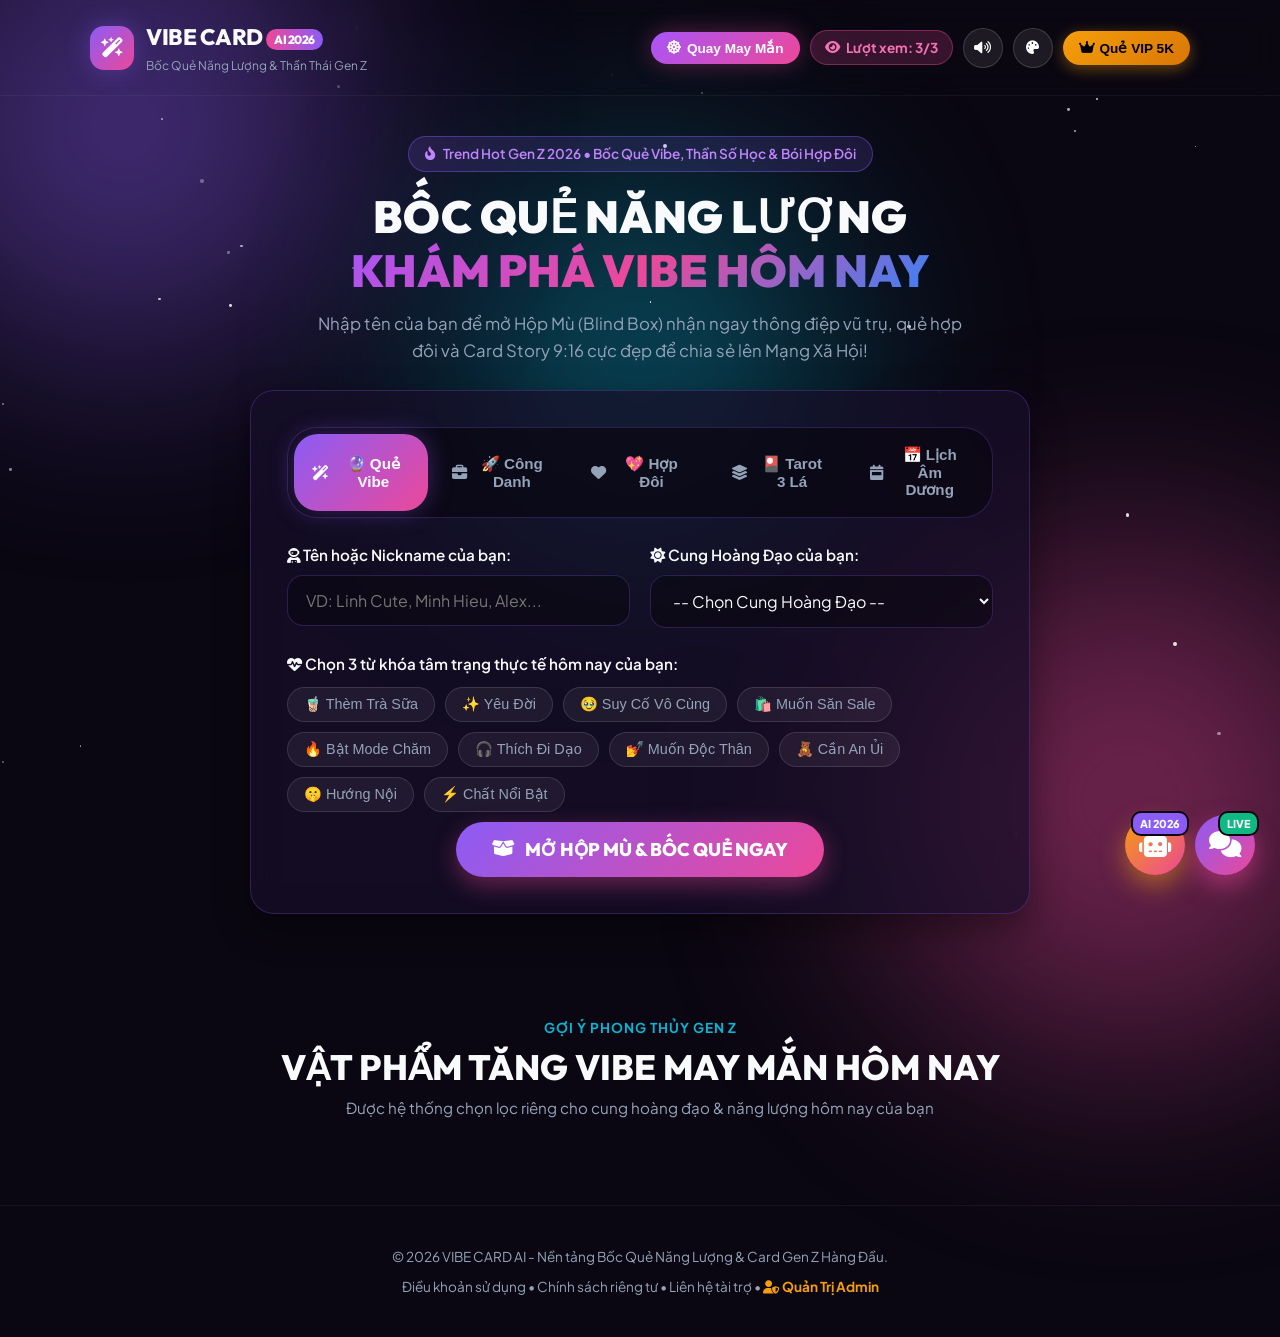
==== index.html @ 10c84265 "Phát triển AI" ====
<!DOCTYPE html>
<html lang="vi">
<head>
  <meta charset="UTF-8">
  <meta name="viewport" content="width=device-width, initial-scale=1.0">
  <title>VIBE CARD AI - Bốc Quẻ Thần Thái & Card Năng Lượng Gen Z 2026</title>
  <meta name="description" content="Khám phá quẻ mệnh hàng ngày, tính toán chỉ số năng lượng chuẩn xác và tạo Vibe Card 9:16 siêu chất đăng Instagram/TikTok Story!">
  <meta property="og:title" content="VIBE CARD AI - Thần Thái & Quẻ Mệnh Gen Z">
  <meta property="og:description" content="Xem quẻ năng lượng hôm nay, vận may tình duyên, màu sắc phong thủy & nhận ngay Card Story 9:16 độc bản!">
  <meta property="og:type" content="website">

  <!-- PWA App Manifest & Mobile Meta Tags -->
  <link rel="manifest" href="manifest.json">
  <meta name="theme-color" content="#8b5cf6">
  <meta name="apple-mobile-web-app-capable" content="yes">
  <meta name="apple-mobile-web-app-status-bar-style" content="black-translucent">
  <meta name="apple-mobile-web-app-title" content="VibeCardAI">
  <link rel="apple-touch-icon" href="https://cdn-icons-png.flaticon.com/512/8636/8636046.png">

  <!-- Google Fonts: Plus Jakarta Sans & Outfit & Space Grotesk -->
  <link rel="preconnect" href="https://fonts.googleapis.com">
  <link rel="preconnect" href="https://fonts.gstatic.com" crossorigin>
  <link href="https://fonts.googleapis.com/css2?family=Outfit:wght@300;400;600;700;800;900&family=Plus+Jakarta+Sans:wght@400;500;600;700;800&family=Space+Grotesk:wght@500;700&display=swap" rel="stylesheet">

  <!-- FontAwesome Icons -->
  <link rel="stylesheet" href="https://cdnjs.cloudflare.com/ajax/libs/font-awesome/6.5.1/css/all.min.css">

  <link rel="stylesheet" href="styles.css">
</head>
<body class="theme-dark">
  <!-- Dynamic Background Particles & Orbs -->
  <div class="bg-gradient-orb orb-1"></div>
  <div class="bg-gradient-orb orb-2"></div>
  <div class="bg-gradient-orb orb-3"></div>
  <div class="stars-container" id="starsContainer"></div>

  <!-- Header Navigation -->
  <header class="main-header">
    <div class="header-container">
      <div class="brand">
        <div class="brand-icon">
          <i class="fa-solid fa-wand-magic-sparkles"></i>
        </div>
        <div class="brand-text">
          <span class="brand-title">VIBE CARD <span class="badge-ai">AI 2026</span></span>
          <span class="brand-tagline">Bốc Quẻ Năng Lượng & Thần Thái Gen Z</span>
        </div>
      </div>

      <div class="header-actions">
        <button id="openWheelBtn" class="wheel-btn" title="Vòng Quay May Mắn">
          <i class="fa-solid fa-dharmachakra"></i> Quay May Mắn
        </button>
        <span id="usageCountBadge" class="usage-badge"><i class="fa-solid fa-eye"></i> Lượt xem: 3/3</span>
        <button id="soundToggleBtn" class="icon-btn" title="Bật/Tắt âm thanh">
          <i class="fa-solid fa-volume-high"></i>
        </button>
        <button id="themeToggleBtn" class="icon-btn" title="Đổi giao diện">
          <i class="fa-solid fa-palette"></i>
        </button>
        <button id="openVipBtn" class="vip-badge-btn">
          <i class="fa-solid fa-crown"></i> Quẻ VIP 5K
        </button>
      </div>
    </div>
  </header>

  <!-- Main Content Layout -->
  <main class="app-main">
    <div class="container">
      
      <!-- Hero Banner -->
      <section class="hero-section text-center">
        <div class="trend-pill">
          <i class="fa-solid fa-fire-flame-curved"></i> Trend Hot Gen Z 2026 • Bốc Quẻ Vibe, Thần Số Học & Bói Hợp Đôi
        </div>
        <h1 class="hero-title">BỐC QUẺ NĂNG LƯỢNG <br><span class="text-gradient">KHÁM PHÁ VIBE HÔM NAY</span></h1>
        <p class="hero-desc">Nhập tên của bạn để mở Hộp Mù (Blind Box) nhận ngay thông điệp vũ trụ, quẻ hợp đôi và Card Story 9:16 cực đẹp để chia sẻ lên Mạng Xã Hội!</p>
      </section>

      <!-- Input Form Card -->
      <section class="input-card-wrapper">
        <div class="glass-card input-card">
          
          <!-- Mode Switcher Tabs (5 Modes) -->
          <div class="mode-tabs">
            <button type="button" class="tab-btn active" id="tabVibeMode">
              <i class="fa-solid fa-wand-magic-sparkles"></i> 🔮 Quẻ Vibe
            </button>
            <button type="button" class="tab-btn" id="tabCareerMode">
              <i class="fa-solid fa-briefcase"></i> 🚀 Công Danh
            </button>
            <button type="button" class="tab-btn" id="tabCoupleMode">
              <i class="fa-solid fa-heart"></i> 💖 Hợp Đôi
            </button>
            <button type="button" class="tab-btn" id="tabTarotMode">
              <i class="fa-solid fa-layer-group"></i> 🎴 Tarot 3 Lá
            </button>
            <button type="button" class="tab-btn" id="tabLunarMode">
              <i class="fa-solid fa-calendar-week"></i> 📅 Lịch Âm Dương
            </button>
          </div>

          <form id="fortuneForm" onsubmit="return false;">
            <div class="form-grid">
              
              <!-- Full Name -->
              <div class="form-group" id="userNameGroup">
                <label for="userName"><i class="fa-solid fa-user-astronaut"></i> Tên hoặc Nickname của bạn:</label>
                <input type="text" id="userName" placeholder="VD: Linh Cute, Minh Hieu, Alex..." required autocomplete="off">
              </div>

              <!-- Zodiac / Birthday -->
              <div class="form-group" id="zodiacGroup">
                <label for="userZodiac"><i class="fa-solid fa-sun"></i> Cung Hoàng Đạo của bạn:</label>
                <select id="userZodiac" required>
                  <option value="" disabled selected>-- Chọn Cung Hoàng Đạo --</option>
                  <option value="Aries">♈ Bạch Dương (21/03 - 19/04)</option>
                  <option value="Taurus">♉ Kim Ngưu (20/04 - 20/05)</option>
                  <option value="Gemini">♊ Song Tử (21/05 - 21/06)</option>
                  <option value="Cancer">♋ Cự Giải (22/06 - 22/07)</option>
                  <option value="Leo">♌ Sư Tử (23/07 - 22/08)</option>
                  <option value="Virgo">♍ Xử Nữ (23/08 - 22/09)</option>
                  <option value="Libra">♎ Thiên Bình (23/09 - 22/10)</option>
                  <option value="Scorpio">♏ Bọ Cạp (23/10 - 21/11)</option>
                  <option value="Sagittarius">♐ Nhân Mã (22/11 - 21/12)</option>
                  <option value="Capricorn">♑ Ma Kết (22/12 - 19/01)</option>
                  <option value="Aquarius">♒ Bảo Bình (20/01 - 18/02)</option>
                  <option value="Pisces">♓ Song Ngư (19/02 - 20/03)</option>
                </select>
              </div>

              <!-- Full Birthdate (Career & Lunar mode) -->
              <div class="form-group hidden" id="birthdateGroup">
                <label for="userBirthdate"><i class="fa-solid fa-calendar-days"></i> Ngày Tháng Năm Sinh của bạn:</label>
                <input type="date" id="userBirthdate">
              </div>

            </div>

            <!-- Couple Inputs -->
            <div class="form-grid hidden" id="coupleGroup">
              <div class="form-group">
                <label for="coupleName2"><i class="fa-solid fa-heart-circle-bolt"></i> Tên người ấy / Crush:</label>
                <input type="text" id="coupleName2" placeholder="VD: Hoàng Anh, Bảo Ngọc..." autocomplete="off">
              </div>
              <div class="form-group">
                <label for="coupleZodiac2"><i class="fa-solid fa-moon"></i> Cung Hoàng Đạo của người ấy:</label>
                <select id="coupleZodiac2">
                  <option value="" disabled selected>-- Chọn Cung Người Ấy --</option>
                  <option value="Aries">♈ Bạch Dương</option>
                  <option value="Taurus">♉ Kim Ngưu</option>
                  <option value="Gemini">♊ Song Tử</option>
                  <option value="Cancer">♋ Cự Giải</option>
                  <option value="Leo">♌ Sư Tử</option>
                  <option value="Virgo">♍ Xử Nữ</option>
                  <option value="Libra">♎ Thiên Bình</option>
                  <option value="Scorpio">♏ Bọ Cạp</option>
                  <option value="Sagittarius">♐ Nhân Mã</option>
                  <option value="Capricorn">♑ Ma Kết</option>
                  <option value="Aquarius">♒ Bảo Bình</option>
                  <option value="Pisces">♓ Song Ngư</option>
                </select>
              </div>
            </div>

            <!-- Tarot Spread Topic -->
            <div class="form-group hidden full-width" id="tarotGroup">
              <label><i class="fa-solid fa-hand-holding-magic"></i> Chọn khía cạnh bạn muốn trải bài Tarot 3 Lá (Quá Khứ - Hiện Tại - Tương Lai):</label>
              <select id="tarotTopic">
                <option value="Love">💘 Tình Duyên & Mối Quan Hệ</option>
                <option value="Career">💼 Công Danh & Sự Nghiệp</option>
                <option value="Wealth">💰 Tài Lộc & Đầu Tư</option>
                <option value="General">✨ Tổng Quan Vận Trình</option>
              </select>
            </div>

            <!-- Mood Tags Selection -->
            <div class="form-group full-width">
              <label><i class="fa-solid fa-heart-pulse"></i> Chọn 3 từ khóa tâm trạng thực tế hôm nay của bạn:</label>
              <div class="mood-chips" id="moodChips">
                <button type="button" class="chip" data-mood="Thèm Trà Sữa">🧋 Thèm Trà Sữa</button>
                <button type="button" class="chip" data-mood="Yêu Đời">✨ Yêu Đời</button>
                <button type="button" class="chip" data-mood="Suy Cố Vô Cùng">🥹 Suy Cố Vô Cùng</button>
                <button type="button" class="chip" data-mood="Muốn Săn Sale">🛍️ Muốn Săn Sale</button>
                <button type="button" class="chip" data-mood="Bật Mode Chăm">🔥 Bật Mode Chăm</button>
                <button type="button" class="chip" data-mood="Thích Đi Dạo">🎧 Thích Đi Dạo</button>
                <button type="button" class="chip" data-mood="Muốn Độc Thân">💅 Muốn Độc Thân</button>
                <button type="button" class="chip" data-mood="Cần An Ủi">🧸 Cần An Ủi</button>
                <button type="button" class="chip" data-mood="Hướng Nội">🤫 Hướng Nội</button>
                <button type="button" class="chip" data-mood="Chất Nổi Bật">⚡ Chất Nổi Bật</button>
              </div>
            </div>

            <!-- Submit Gacha Button -->
            <div class="text-center form-submit">
              <button type="button" id="startGachaBtn" class="btn-gacha-primary">
                <i class="fa-solid fa-box-open"></i> MỞ HỘP MÙ & BỐC QUẺ NGAY
              </button>
            </div>
          </form>
        </div>
      </section>

      <!-- Gacha Unboxing Animation Stage (Hidden initially) -->
      <section id="gachaStage" class="gacha-stage hidden">
        <div class="gacha-box-wrapper">
          <div class="gacha-box" id="gachaBox">
            <div class="box-lid">🎁</div>
            <div class="box-body">✨</div>
            <div class="box-glow"></div>
          </div>
          <p class="gacha-status-text" id="gachaStatus">Đang quét tần số năng lượng vũ trụ...</p>
        </div>
      </section>

      <!-- Result Section (Card Preview & Details) -->
      <section id="resultSection" class="result-section hidden">
        
        <div class="result-header text-center">
          <span class="badge-success"><i class="fa-solid fa-circle-check"></i> Đã Quét Xong Năng Lượng Hôm Nay</span>
          <h2 class="section-title">CARD VIBE & QUẺ MỆNH CỦA BẠN</h2>
          <p class="section-sub">Nhấn vào Card để lật xem phân tích chi tiết hoặc bấm Tải về để đăng Story ngay!</p>
        </div>

        <div class="result-grid">
          
          <!-- 3D Flip Card Container -->
          <div class="card-3d-wrapper">
            <div class="card-3d" id="card3d">
              
              <!-- FRONT SIDE (Canvas Preview) -->
              <div class="card-side card-front">
                <div class="canvas-container">
                  <canvas id="vibeCanvas" width="1080" height="1920"></canvas>
                  <div class="card-hint"><i class="fa-solid fa-rotate-left"></i> Nhấn để lật thẻ</div>
                </div>
              </div>

              <!-- BACK SIDE (Text Breakdown) -->
              <div class="card-side card-back glass-card">
                <div class="back-content">
                  <div class="back-header">
                    <span class="back-zodiac-tag" id="backZodiacTag">♈ Bạch Dương</span>
                    <h3 id="backTitle">Quẻ: Thần Thái Bùng Nổ</h3>
                  </div>

                  <div class="energy-breakdown">
                    <h4><i class="fa-solid fa-chart-simple"></i> Chỉ Số Thần Thái Chi Tiết:</h4>
                    <div id="backEnergyBars" class="energy-bars-list">
                      <!-- Rendered by JS -->
                    </div>
                  </div>

                  <div class="horoscope-detail">
                    <h4><i class="fa-solid fa-scroll"></i> Phân Tích Mệnh Số Hôm Nay:</h4>
                    <p id="backHoroscopeText">Đang tải...</p>
                  </div>

                  <div class="lucky-matrix-grid">
                    <div class="matrix-item">
                      <span class="m-label">Màu May Mắn</span>
                      <span class="m-val" id="backLuckyColor">Hồng Neon</span>
                    </div>
                    <div class="matrix-item">
                      <span class="m-label">Số May Mắn</span>
                      <span class="m-val" id="backLuckyNumber">88</span>
                    </div>
                    <div class="matrix-item">
                      <span class="m-label">Vận Tình Duyên</span>
                      <span class="m-val" id="backLoveScore">95%</span>
                    </div>
                    <div class="matrix-item">
                      <span class="m-label">Vận Tài Lộc</span>
                      <span class="m-val" id="backWealthScore">80%</span>
                    </div>
                  </div>

                  <button class="btn-flip-back" id="flipBackBtn">
                    <i class="fa-solid fa-arrow-left"></i> Xem Mặt Trước Card
                  </button>
                </div>
              </div>

            </div>
          </div>

          <!-- Result Action Controls -->
          <div class="result-actions-panel glass-card">
            <h3><i class="fa-solid fa-sliders"></i> Tùy Chọn & Chia Sẻ</h3>
            
            <div class="action-buttons-group">
              <button id="downloadCardBtn" class="btn-action primary">
                <i class="fa-solid fa-download"></i> Tải Card Story 9:16 (PNG HD)
              </button>

              <button id="nativeShareBtn" class="btn-action primary" style="background: linear-gradient(135deg, #ec4899, #8b5cf6);">
                <i class="fa-brands fa-instagram"></i> Chia Sẻ Story 1-Click (Instagram/TikTok)
              </button>

              <button id="shareLinkBtn" class="btn-action secondary">
                <i class="fa-solid fa-share-nodes"></i> Sao Chép Link Kết Quả
              </button>

              <button id="reGachaBtn" class="btn-action outline">
                <i class="fa-solid fa-rotate"></i> Bốc Quẻ Cho Người Khác
              </button>
            </div>

            <!-- Spotify Vibe Player Widget Container -->
            <div id="spotifyPlayerContainer" class="spotify-container margin-b">
              <h4><i class="fa-brands fa-spotify" style="color: #1db954;"></i> Nhạc Vibe Phù Hợp Quẻ Hôm Nay:</h4>
              <iframe id="spotifyIframe" style="border-radius:12px" src="https://open.spotify.com/embed/playlist/37i9dQZF1DXcBWIGoYBM5M?utm_source=generator&theme=0" width="100%" height="152" frameBorder="0" allowfullscreen="" allow="autoplay; clipboard-write; encrypted-media; fullscreen; picture-in-picture" loading="lazy"></iframe>
            </div>

            <!-- VIP Deep Horoscope Promo Card -->
            <div class="vip-promo-box">
              <div class="vip-badge"><i class="fa-solid fa-crown"></i> Gói VIP 5.000đ</div>
              <h4>Khai Mở Quẻ Tình Duyên & Sự Nghiệp Chi Tiết 2026</h4>
              <p>Mở khóa luận giải chuyên sâu về người ấy, thời điểm phát tài và lời khuyên phong thủy cá nhân hóa!</p>
              <button class="btn-vip-action" id="triggerVipModalBtn">
                <i class="fa-solid fa-bolt"></i> Mở Khóa Quẻ VIP Ngay
              </button>
            </div>
          </div>

        </div>

      </section>

      <!-- Lucky Items Affiliate Store Section -->
      <section id="affiliateSection" class="affiliate-section">
        <div class="section-title-wrap text-center">
          <span class="badge-tag">Gợi Ý Phong Thủy Gen Z</span>
          <h2 class="section-title">VẬT PHẨM TĂNG VIBE MAY MẮN HÔM NAY</h2>
          <p class="section-sub">Được hệ thống chọn lọc riêng cho cung hoàng đạo & năng lượng hôm nay của bạn</p>
        </div>

        <div class="affiliate-grid" id="affiliateGrid">
          <!-- Rendered dynamically via JS -->
        </div>
      </section>

    </div>
  </main>

  <!-- VIP VietQR Modal -->
  <div id="vipModal" class="modal-overlay hidden">
    <div class="modal-card glass-card">
      <button class="modal-close" id="closeVipModalBtn">&times;</button>
      
      <div class="modal-header text-center">
        <div class="vip-icon"><i class="fa-solid fa-crown"></i></div>
        <h3>NÂNG CẤP QUẺ VIP 5.000Đ</h3>
        <p>Quét mã VietQR / MoMo bên dưới để unlock Luận Giải Chuyên Sâu</p>
      </div>

      <div class="qr-container text-center">
        <div class="qr-box">
          <img id="vietQrImg" src="./qr-payment.jpg" alt="Mã QR Thanh Toán MoMo / VietQR Nguyễn Văn Tân" style="max-width: 260px; height: auto; border-radius: 16px; border: 3px solid var(--primary-pink); box-shadow: var(--shadow-glow-pink);">
        </div>
        <div class="qr-info">
          <div class="info-row">
            <span>Chủ TK:</span> <strong>NGUYỄN VĂN TÂN</strong>
          </div>
          <div class="info-row">
            <span>Số tiền:</span> <strong>5.000 VNĐ</strong>
          </div>
          <div class="info-row">
            <span>Nội dung CK:</span> <strong id="transferSyntax" class="text-highlight">VIBE VIP 8899</strong>
            <button class="btn-copy-code" id="copyCodeBtn"><i class="fa-solid fa-copy"></i></button>
          </div>
        </div>
      </div>

      <div class="modal-footer text-center">
        <button id="simulatePaidBtn" class="btn-action primary">
          <i class="fa-solid fa-circle-check"></i> Tôi Đã Chuyển Khoản (Thông Báo Admin TANNV)
        </button>
        <p class="note-text"><i class="fa-solid fa-shield-halved"></i> Vui lòng giữ nội dung chuyển khoản để Admin xác nhận mở VIP</p>
      </div>
    </div>
  </div>

  <!-- LIMIT EXCEEDED PAYWALL MODAL -->
  <div id="limitModal" class="modal-overlay hidden">
    <div class="modal-card glass-card text-center" style="border: 2px solid var(--primary-pink);">
      <button class="modal-close" id="closeLimitModalBtn">&times;</button>
      
      <div class="vip-icon" style="color: var(--primary-pink);"><i class="fa-solid fa-lock"></i></div>
      <h3 style="color: #f472b6;">ĐÃ HẾT 3 LƯỢT MIỄN PHÍ!</h3>
      <p style="font-size: 0.9rem; color: var(--text-muted); margin-bottom: 15px;">
        Bạn đã sử dụng hết 3 lượt bốc quẻ miễn phí. Để mở khóa lượt xem <strong>KHÔNG GIỚI HẠN</strong>, vui lòng chuyển khoản <strong>5.000đ qua MoMo</strong> và chờ Admin <strong>TANNV</strong> xác nhận!
      </p>

      <div class="qr-box mx-auto" style="margin-bottom: 15px;">
        <img src="./qr-payment.jpg" alt="Mã QR MoMo Nguyễn Văn Tân" style="max-width: 240px; border-radius: 12px; border: 3px solid var(--primary-pink);">
      </div>

      <div class="qr-info" style="margin-bottom: 15px;">
        <div class="info-row">
          <span>Chủ TK:</span> <strong>NGUYỄN VĂN TÂN</strong>
        </div>
        <div class="info-row">
          <span>Số tiền:</span> <strong style="color: var(--primary-amber);">5.000 VNĐ</strong>
        </div>
        <div class="info-row">
          <span>Cú pháp CK:</span> <strong id="limitTransferCode" class="text-highlight">VIBE VIP USER88</strong>
          <button class="btn-copy-code" id="copyLimitCodeBtn"><i class="fa-solid fa-copy"></i></button>
        </div>
      </div>

      <button id="notifyAdminPaidBtn" class="btn-action primary width-100">
        <i class="fa-solid fa-paper-plane"></i> ĐÃ CHUYỂN KHOẢN - BÁO ADMIN TANNV DUYỆT
      </button>
      <p class="note-text" style="margin-top: 10px;"><i class="fa-solid fa-clock"></i> Admin TANNV sẽ duyệt VIP và kích hoạt tài khoản của bạn trong 1 - 3 phút!</p>
    </div>
  </div>

  <!-- LUCKY SPIN WHEEL MODAL -->
  <div id="wheelModal" class="modal-overlay hidden">
    <div class="modal-card glass-card text-center" style="max-width: 460px; border: 2px solid var(--primary-amber);">
      <button class="modal-close" id="closeWheelModalBtn">&times;</button>
      
      <div class="vip-icon" style="color: var(--primary-amber);"><i class="fa-solid fa-dharmachakra"></i></div>
      <h3 style="color: #fef08a;">VÒNG QUAY MAY MẮN GEN Z</h3>
      <p style="font-size: 0.88rem; color: var(--text-muted); margin-bottom: 15px;">Quay may mắn 1 lần mỗi ngày để nhận phần thưởng & quà tặng VIP!</p>

      <div class="wheel-canvas-container mx-auto" style="position: relative; width: 280px; height: 280px; margin-bottom: 20px;">
        <canvas id="wheelCanvas" width="280" height="280"></canvas>
        <div class="wheel-pointer">▼</div>
      </div>

      <button id="spinNowBtn" class="btn-action primary width-100" style="background: linear-gradient(135deg, #f59e0b, #ec4899);">
        <i class="fa-solid fa-rotate-right"></i> QUAY NGAY HÔM NAY (MIỄN PHÍ)
      </button>
      <p class="note-text" style="margin-top: 10px;" id="wheelResultText">🎁 Chúc bạn may mắn bốc được phần thưởng lớn!</p>
    </div>
  </div>

  <!-- Toast Notification -->
  <div id="toastNotification" class="toast hidden">
    <i class="fa-solid fa-circle-info"></i> <span id="toastMsg">Thông báo</span>
  </div>

  <!-- Footer -->
  <footer class="main-footer">
    <div class="container text-center">
      <p>© 2026 VIBE CARD AI - Nền tảng Bốc Quẻ Năng Lượng & Card Gen Z Hàng Đầu.</p>
      <p class="footer-links">
        <a href="#">Điều khoản sử dụng</a> • <a href="#">Chính sách riêng tư</a> • <a href="#">Liên hệ tài trợ</a> • <a href="admin.html" style="color: var(--primary-amber); font-weight: 700;"><i class="fa-solid fa-user-shield"></i> Quản Trị Admin</a>
      </p>
    </div>
  </footer>

  <!-- FLOATING AI FORTUNE CHATBOT BUTTON -->
  <div id="aiChatBtn" class="ai-chat-btn" title="Trợ Lý AI Tử Vi & Tarot 24/7">
    <i class="fa-solid fa-robot"></i>
    <span class="chat-badge" style="background: #8b5cf6;">AI 2026</span>
  </div>

  <!-- FLOATING LIVE CHAT WIDGET -->
  <div id="chatWidgetBtn" class="chat-widget-btn" title="Chat Hỗ Trợ & Giao Lưu">
    <i class="fa-solid fa-comments"></i>
    <span class="chat-badge">Live</span>
  </div>

  <!-- AI FORTUNE CHATBOT MODAL (SUPERCHARGED WITH EMOJIS & IMAGES) -->
  <div id="aiChatModal" class="ai-chat-modal hidden">
    <div class="chat-widget-header" style="background: linear-gradient(135deg, rgba(139, 92, 246, 0.4), rgba(236, 72, 153, 0.4));">
      <div class="chat-header-title">
        <i class="fa-solid fa-robot text-highlight"></i>
        <span>TRỢ LÝ AI TỬ VI, TAROT & VẬN MỆNH</span>
      </div>
      <button id="closeAiChatModalBtn" class="chat-close-btn">&times;</button>
    </div>
    
    <!-- Quick Topic Suggestion Chips -->
    <div class="ai-suggestion-bar">
      <button class="ai-chip-btn" data-query="Hôm nay crush có nhớ mình không? 💖">💘 Crush nhớ không?</button>
      <button class="ai-chip-btn" data-query="Năm 2026 khi nào mình phát tài? 🚀">🚀 Khi nào phát tài?</button>
      <button class="ai-chip-btn" data-query="Trải cho mình 1 quẻ Tarot tình duyên ✨">🎴 Quẻ Tarot Duyên</button>
      <button class="ai-chip-btn" data-query="Nên làm nghề gì để thăng tiến nhanh? 💼">💼 Định hướng nghề</button>
    </div>

    <div class="ai-chat-messages" id="aiChatMessages">
      <div class="chat-msg ai">
        <div class="msg-bubble">
          👋 <strong>Xin chào bạn yêu!</strong> Mình là <strong>Super AI Tử Vi & Tarot 2026</strong>. 🔮<br>
          Hãy đặt bất kỳ câu hỏi nào về <strong>Tình Duyên 💖, Công Danh 🚀, Tài Lộc 💰, Tarot 🎴 hoặc Phong Thủy 🧧</strong>. Mình sẽ phán cho bạn luận giải chi tiết kèm hình ảnh phong thủy thần thái nhất! ✨
        </div>
      </div>
    </div>
    
    <div class="ai-chat-input-area">
      <input type="text" id="aiChatInput" placeholder="Hỏi AI bất kỳ điều gì bạn muốn giải mã..." autocomplete="off">
      <button id="sendAiChatBtn" class="btn-send-ai"><i class="fa-solid fa-paper-plane"></i></button>
    </div>
  </div>

  <div id="chatWidgetModal" class="chat-widget-modal hidden">
    <div class="chat-widget-header">
      <div class="chat-header-title">
        <i class="fa-solid fa-comments text-highlight"></i>
        <span>VIBE TEAM CHAT 24/7</span>
      </div>
      <div class="chat-header-actions">
        <a href="https://goomood-team-chat.kiettng.chatgpt.site/" target="_blank" class="chat-external-btn" title="Mở trang chat riêng"><i class="fa-solid fa-up-right-from-square"></i></a>
        <button id="closeChatWidgetBtn" class="chat-close-btn">&times;</button>
      </div>
    </div>
    <div class="chat-widget-body">
      <iframe id="chatIframe" src="https://goomood-team-chat.kiettng.chatgpt.site/" title="Live Chat Window" allow="microphone; camera; autoplay"></iframe>
    </div>
  </div>

  <script src="app.js"></script>
</body>
</html>
---- styles.css ----
/* ==========================================================================
   VIBE CARD AI - DESIGN SYSTEM & STYLES (GEN Z 2026 AESTHETICS)
   ========================================================================== */

:root {
  /* Color Palette - Deep Obsidian & Cyber Neon */
  --bg-primary: #0a0712;
  --bg-secondary: #130d24;
  --bg-card: rgba(23, 15, 42, 0.7);
  --bg-card-border: rgba(139, 92, 246, 0.25);
  
  --primary-purple: #8b5cf6;
  --primary-pink: #ec4899;
  --primary-cyan: #06b6d4;
  --primary-amber: #f59e0b;
  --accent-neon: #a855f7;
  
  --text-main: #f8fafc;
  --text-muted: #94a3b8;
  --text-gradient: linear-gradient(135deg, #a855f7 0%, #ec4899 50%, #3b82f6 100%);

  --font-heading: 'Outfit', sans-serif;
  --font-body: 'Plus Jakarta Sans', sans-serif;
  --font-mono: 'Space Grotesk', monospace;

  --shadow-glow: 0 0 25px rgba(139, 92, 246, 0.35);
  --shadow-glow-pink: 0 0 25px rgba(236, 72, 153, 0.35);
  --radius-lg: 24px;
  --radius-md: 16px;
  --radius-sm: 10px;

  --transition-smooth: all 0.35s cubic-bezier(0.4, 0, 0.2, 1);
}

/* Theme Variant 2: Cyber Neon */
body.theme-cyber {
  --bg-primary: #050b14;
  --bg-secondary: #0a192f;
  --bg-card: rgba(10, 25, 47, 0.75);
  --bg-card-border: rgba(6, 182, 212, 0.3);
  --primary-purple: #06b6d4;
  --primary-pink: #10b981;
  --text-gradient: linear-gradient(135deg, #06b6d4 0%, #3b82f6 50%, #10b981 100%);
}

/* Theme Variant 3: Y2K Pastel */
body.theme-pastel {
  --bg-primary: #180a1c;
  --bg-secondary: #2b1033;
  --bg-card: rgba(43, 16, 51, 0.75);
  --bg-card-border: rgba(244, 114, 182, 0.3);
  --primary-purple: #f472b6;
  --primary-pink: #fb7185;
  --text-gradient: linear-gradient(135deg, #f472b6 0%, #fb7185 50%, #f59e0b 100%);
}

/* Reset & Global Base */
* {
  margin: 0;
  padding: 0;
  box-sizing: border-box;
}

body {
  background-color: var(--bg-primary);
  color: var(--text-main);
  font-family: var(--font-body);
  line-height: 1.6;
  min-height: 100vh;
  overflow-x: hidden;
  position: relative;
}

/* Background Animated Gradient Orbs */
.bg-gradient-orb {
  position: fixed;
  border-radius: 50%;
  filter: blur(120px);
  z-index: -2;
  opacity: 0.45;
  animation: floatOrb 18s ease-in-out infinite alternate;
}
.orb-1 {
  width: 450px;
  height: 450px;
  background: var(--primary-purple);
  top: -100px;
  left: -100px;
}
.orb-2 {
  width: 500px;
  height: 500px;
  background: var(--primary-pink);
  bottom: -150px;
  right: -100px;
  animation-delay: -6s;
}
.orb-3 {
  width: 350px;
  height: 350px;
  background: var(--primary-cyan);
  top: 40%;
  left: 50%;
  transform: translate(-50%, -50%);
  animation-delay: -12s;
}

@keyframes floatOrb {
  0% { transform: translate(0, 0) scale(1); }
  50% { transform: translate(60px, 40px) scale(1.15); }
  100% { transform: translate(-40px, 80px) scale(0.9); }
}

.stars-container {
  position: fixed;
  top: 0;
  left: 0;
  width: 100%;
  height: 100%;
  pointer-events: none;
  z-index: -1;
}

/* Layout Utilities */
.container {
  max-width: 1140px;
  margin: 0 auto;
  padding: 0 20px;
}

.text-center { text-align: center; }
.hidden { display: none !important; }
.text-gradient {
  background: var(--text-gradient);
  -webkit-background-clip: text;
  -webkit-text-fill-color: transparent;
}
.text-highlight { color: var(--primary-amber); }

/* Glassmorphism Card Style */
.glass-card {
  background: var(--bg-card);
  backdrop-filter: blur(20px);
  -webkit-backdrop-filter: blur(20px);
  border: 1px solid var(--bg-card-border);
  border-radius: var(--radius-lg);
  box-shadow: 0 15px 35px rgba(0, 0, 0, 0.4);
}

/* Header */
.main-header {
  padding: 20px 0;
  position: sticky;
  top: 0;
  z-index: 100;
  backdrop-filter: blur(15px);
  border-bottom: 1px solid rgba(255, 255, 255, 0.05);
}
.header-container {
  max-width: 1140px;
  margin: 0 auto;
  padding: 0 20px;
  display: flex;
  justify-content: space-between;
  align-items: center;
}
.brand {
  display: flex;
  align-items: center;
  gap: 12px;
}
.brand-icon {
  width: 44px;
  height: 44px;
  background: linear-gradient(135deg, var(--primary-purple), var(--primary-pink));
  border-radius: 14px;
  display: flex;
  align-items: center;
  justify-content: center;
  font-size: 20px;
  color: #fff;
  box-shadow: var(--shadow-glow);
}
.brand-title {
  font-family: var(--font-heading);
  font-weight: 800;
  font-size: 1.4rem;
  letter-spacing: -0.5px;
}
.badge-ai {
  font-size: 0.75rem;
  background: linear-gradient(90deg, #ec4899, #8b5cf6);
  padding: 3px 8px;
  border-radius: 20px;
  color: #fff;
  vertical-align: middle;
}
.brand-tagline {
  display: block;
  font-size: 0.75rem;
  color: var(--text-muted);
}
.header-actions {
  display: flex;
  align-items: center;
  gap: 10px;
}
.icon-btn {
  width: 40px;
  height: 40px;
  border-radius: 50%;
  background: rgba(255, 255, 255, 0.08);
  border: 1px solid rgba(255, 255, 255, 0.15);
  color: var(--text-main);
  cursor: pointer;
  transition: var(--transition-smooth);
}
.icon-btn:hover {
  background: rgba(255, 255, 255, 0.2);
  transform: scale(1.08);
}
.vip-badge-btn {
  background: linear-gradient(135deg, #f59e0b, #d97706);
  color: #000;
  font-weight: 700;
  font-size: 0.85rem;
  border: none;
  padding: 9px 16px;
  border-radius: 30px;
  cursor: pointer;
  display: flex;
  align-items: center;
  gap: 6px;
  box-shadow: 0 4px 15px rgba(245, 158, 11, 0.4);
  transition: var(--transition-smooth);
}
.vip-badge-btn:hover {
  transform: translateY(-2px) scale(1.03);
  box-shadow: 0 6px 20px rgba(245, 158, 11, 0.6);
}

.usage-badge {
  background: rgba(236, 72, 153, 0.2);
  color: #f472b6;
  border: 1px solid rgba(236, 72, 153, 0.4);
  padding: 6px 14px;
  border-radius: 20px;
  font-size: 0.85rem;
  font-weight: 700;
  display: flex;
  align-items: center;
  gap: 6px;
}

.wheel-btn {
  background: linear-gradient(135deg, #a855f7, #ec4899);
  color: #fff;
  font-weight: 700;
  font-size: 0.85rem;
  border: none;
  padding: 8px 16px;
  border-radius: 30px;
  cursor: pointer;
  display: flex;
  align-items: center;
  gap: 6px;
  box-shadow: var(--shadow-glow-pink);
  transition: var(--transition-smooth);
}
.wheel-btn:hover {
  transform: translateY(-2px) scale(1.03);
}

.wheel-pointer {
  position: absolute;
  top: -10px;
  left: 50%;
  transform: translateX(-50%);
  font-size: 24px;
  color: #f59e0b;
  z-index: 10;
  text-shadow: 0 0 10px rgba(0, 0, 0, 0.8);
}

/* Hero Section */
.hero-section {
  padding: 40px 0 25px;
}
.trend-pill {
  display: inline-flex;
  align-items: center;
  gap: 8px;
  background: rgba(139, 92, 246, 0.15);
  border: 1px solid rgba(139, 92, 246, 0.4);
  color: #c084fc;
  padding: 6px 16px;
  border-radius: 30px;
  font-size: 0.85rem;
  font-weight: 600;
  margin-bottom: 18px;
}
.hero-title {
  font-family: var(--font-heading);
  font-size: 2.8rem;
  font-weight: 900;
  line-height: 1.2;
  margin-bottom: 14px;
}
.hero-desc {
  color: var(--text-muted);
  max-width: 650px;
  margin: 0 auto;
  font-size: 1.05rem;
}

/* Input Form Card */
.input-card-wrapper {
  max-width: 780px;
  margin: 0 auto 50px;
}
.input-card {
  padding: 36px;
}

/* Mode Switcher Tabs */
.mode-tabs {
  display: flex;
  background: rgba(10, 7, 18, 0.7);
  padding: 6px;
  border-radius: 30px;
  border: 1px solid var(--bg-card-border);
  margin-bottom: 25px;
  gap: 6px;
}
.tab-btn {
  flex: 1;
  padding: 12px 18px;
  border-radius: 24px;
  border: none;
  background: transparent;
  color: var(--text-muted);
  font-weight: 700;
  font-size: 0.95rem;
  cursor: pointer;
  display: flex;
  align-items: center;
  justify-content: center;
  gap: 8px;
  transition: var(--transition-smooth);
}
.tab-btn:hover {
  color: var(--text-main);
}
.tab-btn.active {
  background: linear-gradient(135deg, var(--primary-purple), var(--primary-pink));
  color: #fff;
  box-shadow: var(--shadow-glow);
}

.form-grid {
  display: grid;
  grid-template-columns: 1fr 1fr;
  gap: 20px;
  margin-bottom: 24px;
}
.form-group label {
  display: block;
  font-weight: 600;
  font-size: 0.95rem;
  margin-bottom: 8px;
  color: var(--text-main);
}
.form-group input,
.form-group select {
  width: 100%;
  padding: 14px 18px;
  background: rgba(10, 7, 18, 0.6);
  border: 1px solid var(--bg-card-border);
  border-radius: var(--radius-md);
  color: var(--text-main);
  font-family: var(--font-body);
  font-size: 1rem;
  outline: none;
  transition: var(--transition-smooth);
}
.form-group input:focus,
.form-group select:focus {
  border-color: var(--primary-pink);
  box-shadow: 0 0 15px rgba(236, 72, 153, 0.3);
}

.mood-chips {
  display: flex;
  flex-wrap: wrap;
  gap: 10px;
  margin-top: 10px;
}
.chip {
  background: rgba(255, 255, 255, 0.06);
  border: 1px solid rgba(255, 255, 255, 0.12);
  color: var(--text-muted);
  padding: 8px 16px;
  border-radius: 30px;
  font-size: 0.9rem;
  cursor: pointer;
  transition: var(--transition-smooth);
}
.chip:hover {
  background: rgba(255, 255, 255, 0.15);
  color: var(--text-main);
}
.chip.active {
  background: linear-gradient(135deg, var(--primary-purple), var(--primary-pink));
  color: #fff;
  border-color: transparent;
  box-shadow: var(--shadow-glow);
}

.btn-gacha-primary {
  background: linear-gradient(135deg, var(--primary-purple) 0%, var(--primary-pink) 100%);
  color: #fff;
  font-family: var(--font-heading);
  font-weight: 800;
  font-size: 1.15rem;
  padding: 16px 36px;
  border-radius: 40px;
  border: none;
  cursor: pointer;
  display: inline-flex;
  align-items: center;
  gap: 10px;
  box-shadow: 0 8px 25px rgba(236, 72, 153, 0.4);
  transition: var(--transition-smooth);
  margin-top: 10px;
}
.btn-gacha-primary:hover {
  transform: translateY(-3px) scale(1.02);
  box-shadow: 0 12px 35px rgba(236, 72, 153, 0.6);
}

/* Gacha Unboxing Animation Stage */
.gacha-stage {
  padding: 60px 0;
  text-align: center;
}
.gacha-box-wrapper {
  display: flex;
  flex-direction: column;
  align-items: center;
  justify-content: center;
}
.gacha-box {
  width: 140px;
  height: 140px;
  position: relative;
  font-size: 80px;
  user-select: none;
  cursor: pointer;
  animation: boxShake 0.6s ease-in-out infinite alternate;
}
.box-glow {
  position: absolute;
  top: 50%;
  left: 50%;
  transform: translate(-50%, -50%);
  width: 200px;
  height: 200px;
  background: radial-gradient(circle, var(--primary-amber) 0%, transparent 70%);
  opacity: 0.5;
  filter: blur(20px);
  z-index: -1;
  animation: pulseGlow 1s infinite alternate;
}

@keyframes boxShake {
  0% { transform: rotate(-5deg) scale(1); }
  100% { transform: rotate(5deg) scale(1.08); }
}
@keyframes pulseGlow {
  0% { opacity: 0.3; transform: translate(-50%, -50%) scale(0.9); }
  100% { opacity: 0.8; transform: translate(-50%, -50%) scale(1.2); }
}
.gacha-status-text {
  font-family: var(--font-mono);
  font-size: 1.2rem;
  color: var(--primary-amber);
  margin-top: 25px;
  letter-spacing: 1px;
}

/* Result Section & 3D Flip Card */
.result-section {
  padding: 30px 0 60px;
}
.result-header {
  margin-bottom: 35px;
}
.badge-success {
  background: rgba(16, 185, 129, 0.2);
  color: #34d399;
  border: 1px solid rgba(16, 185, 129, 0.4);
  padding: 6px 16px;
  border-radius: 20px;
  font-size: 0.85rem;
  font-weight: 700;
  display: inline-block;
  margin-bottom: 12px;
}
.result-grid {
  display: grid;
  grid-template-columns: 420px 1fr;
  gap: 40px;
  align-items: start;
  max-width: 1000px;
  margin: 0 auto;
}

/* 3D Flip Card Container */
.card-3d-wrapper {
  perspective: 1200px;
  width: 100%;
}
.card-3d {
  width: 100%;
  height: 650px;
  position: relative;
  transform-style: preserve-3d;
  transition: transform 0.8s cubic-bezier(0.175, 0.885, 0.32, 1.275);
  cursor: pointer;
}
.card-3d.flipped {
  transform: rotateY(180deg);
}

.card-side {
  position: absolute;
  top: 0;
  left: 0;
  width: 100%;
  height: 100%;
  backface-visibility: hidden;
  -webkit-backface-visibility: hidden;
  border-radius: var(--radius-lg);
  overflow: hidden;
}

.card-front {
  background: #000;
  box-shadow: var(--shadow-glow);
}
.canvas-container {
  width: 100%;
  height: 100%;
  position: relative;
}
#vibeCanvas {
  width: 100%;
  height: 100%;
  object-fit: contain;
  display: block;
}
.card-hint {
  position: absolute;
  bottom: 15px;
  left: 50%;
  transform: translateX(-50%);
  background: rgba(0, 0, 0, 0.7);
  color: #fff;
  padding: 6px 16px;
  border-radius: 20px;
  font-size: 0.8rem;
  pointer-events: none;
  backdrop-filter: blur(5px);
  border: 1px solid rgba(255, 255, 255, 0.2);
}

.card-back {
  transform: rotateY(180deg);
  padding: 30px;
  display: flex;
  flex-direction: column;
  justify-content: space-between;
  border: 2px solid var(--primary-purple);
}
.back-zodiac-tag {
  background: linear-gradient(135deg, var(--primary-purple), var(--primary-pink));
  color: #fff;
  padding: 4px 12px;
  border-radius: 12px;
  font-size: 0.8rem;
  font-weight: 700;
}
.back-header h3 {
  font-family: var(--font-heading);
  font-size: 1.5rem;
  margin-top: 10px;
}
.energy-breakdown h4,
.horoscope-detail h4 {
  font-size: 0.9rem;
  color: var(--primary-pink);
  margin-bottom: 8px;
}
.energy-bars-list {
  display: flex;
  flex-direction: column;
  gap: 8px;
  margin-bottom: 15px;
}
.bar-row {
  display: flex;
  align-items: center;
  gap: 10px;
  font-size: 0.85rem;
}
.bar-name { width: 100px; }
.bar-track {
  flex: 1;
  height: 8px;
  background: rgba(255, 255, 255, 0.1);
  border-radius: 4px;
  overflow: hidden;
}
.bar-fill {
  height: 100%;
  background: linear-gradient(90deg, var(--primary-cyan), var(--primary-pink));
  border-radius: 4px;
}
.bar-pct { font-weight: 700; width: 35px; text-align: right; }

.horoscope-detail p {
  font-size: 0.88rem;
  color: var(--text-muted);
  line-height: 1.5;
  background: rgba(0, 0, 0, 0.3);
  padding: 12px;
  border-radius: 10px;
}

.lucky-matrix-grid {
  display: grid;
  grid-template-columns: 1fr 1fr;
  gap: 10px;
  margin: 15px 0;
}
.matrix-item {
  background: rgba(255, 255, 255, 0.05);
  padding: 10px;
  border-radius: 10px;
  text-align: center;
}
.m-label { display: block; font-size: 0.75rem; color: var(--text-muted); }
.m-val { font-weight: 800; color: var(--primary-amber); font-size: 1rem; }

.btn-flip-back {
  background: transparent;
  border: 1px solid rgba(255, 255, 255, 0.2);
  color: var(--text-main);
  padding: 10px;
  border-radius: 10px;
  cursor: pointer;
  font-weight: 600;
  transition: var(--transition-smooth);
}
.btn-flip-back:hover {
  background: rgba(255, 255, 255, 0.1);
}

/* Actions Panel */
.result-actions-panel {
  padding: 30px;
}
.result-actions-panel h3 {
  font-family: var(--font-heading);
  margin-bottom: 20px;
}
.action-buttons-group {
  display: flex;
  flex-direction: column;
  gap: 12px;
  margin-bottom: 30px;
}
.btn-action {
  padding: 14px 24px;
  border-radius: var(--radius-md);
  font-weight: 700;
  font-size: 0.95rem;
  border: none;
  cursor: pointer;
  display: flex;
  align-items: center;
  justify-content: center;
  gap: 10px;
  transition: var(--transition-smooth);
}
.btn-action.primary {
  background: linear-gradient(135deg, var(--primary-purple), var(--primary-pink));
  color: #fff;
  box-shadow: var(--shadow-glow-pink);
}
.btn-action.primary:hover {
  transform: translateY(-2px);
  box-shadow: 0 8px 25px rgba(236, 72, 153, 0.6);
}
.btn-action.secondary {
  background: rgba(255, 255, 255, 0.1);
  color: #fff;
  border: 1px solid rgba(255, 255, 255, 0.2);
}
.btn-action.secondary:hover {
  background: rgba(255, 255, 255, 0.2);
}
.btn-action.outline {
  background: transparent;
  color: var(--text-muted);
  border: 1px dashed rgba(255, 255, 255, 0.25);
}
.btn-action.outline:hover {
  color: var(--text-main);
  border-color: var(--text-main);
}

/* VIP Promo Box */
.vip-promo-box {
  background: linear-gradient(135deg, rgba(245, 158, 11, 0.15), rgba(217, 119, 6, 0.25));
  border: 1px solid rgba(245, 158, 11, 0.4);
  padding: 20px;
  border-radius: var(--radius-md);
  position: relative;
}
.vip-badge {
  display: inline-block;
  background: #f59e0b;
  color: #000;
  font-weight: 800;
  font-size: 0.75rem;
  padding: 3px 10px;
  border-radius: 12px;
  margin-bottom: 8px;
}
.vip-promo-box h4 {
  font-family: var(--font-heading);
  font-size: 1.1rem;
  margin-bottom: 6px;
  color: #fef08a;
}
.vip-promo-box p {
  font-size: 0.85rem;
  color: #fde68a;
  margin-bottom: 14px;
}
.btn-vip-action {
  width: 100%;
  background: linear-gradient(135deg, #f59e0b, #d97706);
  color: #000;
  border: none;
  padding: 12px;
  border-radius: 10px;
  font-weight: 800;
  cursor: pointer;
  box-shadow: 0 4px 15px rgba(245, 158, 11, 0.4);
  transition: var(--transition-smooth);
}
.btn-vip-action:hover {
  transform: scale(1.02);
  box-shadow: 0 6px 20px rgba(245, 158, 11, 0.6);
}

/* Affiliate Grid Store */
.affiliate-section {
  padding: 50px 0;
}
.section-title-wrap {
  margin-bottom: 35px;
}
.badge-tag {
  color: var(--primary-cyan);
  font-weight: 700;
  font-size: 0.85rem;
  text-transform: uppercase;
  letter-spacing: 1px;
}
.section-title {
  font-family: var(--font-heading);
  font-size: 2.2rem;
  font-weight: 800;
}
.section-sub {
  color: var(--text-muted);
  font-size: 0.95rem;
}

.affiliate-grid {
  display: grid;
  grid-template-columns: repeat(auto-fill, minmax(240px, 1fr));
  gap: 20px;
}
.affiliate-card {
  padding: 20px;
  transition: var(--transition-smooth);
  display: flex;
  flex-direction: column;
  justify-content: space-between;
}
.affiliate-card:hover {
  transform: translateY(-5px);
  border-color: var(--primary-pink);
  box-shadow: var(--shadow-glow-pink);
}
.aff-img {
  width: 100%;
  height: 150px;
  object-fit: cover;
  border-radius: var(--radius-md);
  margin-bottom: 15px;
  background: rgba(255, 255, 255, 0.05);
}
.aff-title {
  font-size: 1rem;
  font-weight: 700;
  margin-bottom: 6px;
}
.aff-desc {
  font-size: 0.82rem;
  color: var(--text-muted);
  margin-bottom: 12px;
}
.aff-price-row {
  display: flex;
  justify-content: space-between;
  align-items: center;
  margin-bottom: 12px;
}
.aff-price {
  font-weight: 800;
  color: var(--primary-amber);
}
.btn-aff-buy {
  display: block;
  text-align: center;
  background: rgba(139, 92, 246, 0.2);
  color: #c084fc;
  border: 1px solid rgba(139, 92, 246, 0.4);
  padding: 8px;
  border-radius: 8px;
  text-decoration: none;
  font-weight: 700;
  font-size: 0.85rem;
  transition: var(--transition-smooth);
}
.btn-aff-buy:hover {
  background: var(--primary-purple);
  color: #fff;
}

/* Modal VietQR */
.modal-overlay {
  position: fixed;
  top: 0;
  left: 0;
  width: 100%;
  height: 100%;
  background: rgba(0, 0, 0, 0.8);
  backdrop-filter: blur(10px);
  display: flex;
  align-items: center;
  justify-content: center;
  z-index: 1000;
  padding: 20px;
}
.modal-card {
  max-width: 440px;
  width: 100%;
  padding: 30px;
  position: relative;
  border: 2px solid var(--primary-amber);
}
.modal-close {
  position: absolute;
  top: 15px;
  right: 20px;
  background: transparent;
  border: none;
  color: var(--text-muted);
  font-size: 1.8rem;
  cursor: pointer;
}
.vip-icon {
  font-size: 35px;
  color: var(--primary-amber);
  margin-bottom: 8px;
}
.qr-container {
  margin: 20px 0;
}
.qr-box img {
  width: 220px;
  height: 220px;
  border-radius: 12px;
  border: 4px solid #fff;
}
.qr-info {
  background: rgba(0, 0, 0, 0.4);
  padding: 12px;
  border-radius: 10px;
  margin-top: 15px;
  font-size: 0.9rem;
}
.info-row {
  display: flex;
  justify-content: space-between;
  align-items: center;
  margin-bottom: 6px;
}
.btn-copy-code {
  background: rgba(255, 255, 255, 0.15);
  border: none;
  color: #fff;
  padding: 2px 8px;
  border-radius: 6px;
  cursor: pointer;
}
.note-text {
  font-size: 0.75rem;
  color: var(--text-muted);
  margin-top: 10px;
}

/* Toast */
.toast {
  position: fixed;
  bottom: 30px;
  left: 50%;
  transform: translateX(-50%);
  background: rgba(139, 92, 246, 0.9);
  color: #fff;
  padding: 12px 24px;
  border-radius: 30px;
  font-weight: 600;
  box-shadow: 0 10px 25px rgba(0, 0, 0, 0.5);
  z-index: 2000;
  display: flex;
  align-items: center;
  gap: 10px;
  animation: slideUp 0.3s ease-out;
}
@keyframes slideUp {
  from { transform: translate(-50%, 40px); opacity: 0; }
  to { transform: translate(-50%, 0); opacity: 1; }
}

/* Footer */
.main-footer {
  padding: 40px 0;
  border-top: 1px solid rgba(255, 255, 255, 0.05);
  color: var(--text-muted);
  font-size: 0.85rem;
}
.footer-links {
  margin-top: 8px;
}
.footer-links a {
  color: var(--text-muted);
  text-decoration: none;
}
.footer-links a:hover { color: var(--text-main); }

/* Floating Live Chat Widget */
.chat-widget-btn {
  position: fixed;
  bottom: 25px;
  right: 25px;
  width: 60px;
  height: 60px;
  border-radius: 50%;
  background: linear-gradient(135deg, var(--primary-purple), var(--primary-pink));
  color: #fff;
  display: flex;
  align-items: center;
  justify-content: center;
  font-size: 26px;
  cursor: pointer;
  box-shadow: 0 10px 25px rgba(236, 72, 153, 0.5);
  z-index: 9999;
  transition: var(--transition-smooth);
}
.chat-widget-btn:hover {
  transform: scale(1.1) rotate(5deg);
  box-shadow: 0 14px 35px rgba(236, 72, 153, 0.7);
}
.chat-badge {
  position: absolute;
  top: -4px;
  right: -4px;
  background: #10b981;
  color: #fff;
  font-size: 0.68rem;
  font-weight: 800;
  padding: 2px 7px;
  border-radius: 10px;
  border: 2px solid var(--bg-primary);
  text-transform: uppercase;
}

.chat-widget-modal {
  position: fixed;
  bottom: 95px;
  right: 25px;
  width: 390px;
  height: 580px;
  background: rgba(13, 9, 24, 0.95);
  backdrop-filter: blur(20px);
  -webkit-backdrop-filter: blur(20px);
  border: 2px solid var(--primary-purple);
  border-radius: 20px;
  box-shadow: 0 20px 50px rgba(0, 0, 0, 0.7);
  z-index: 9999;
  display: flex;
  flex-direction: column;
  overflow: hidden;
  animation: slideUp 0.3s ease-out;
}

.chat-widget-header {
  background: rgba(139, 92, 246, 0.2);
  padding: 14px 18px;
  display: flex;
  justify-content: space-between;
  align-items: center;
  border-bottom: 1px solid rgba(255, 255, 255, 0.1);
}
.chat-header-title {
  display: flex;
  align-items: center;
  gap: 10px;
  font-weight: 800;
  font-size: 0.95rem;
  font-family: var(--font-heading);
}
.chat-header-actions {
  display: flex;
  align-items: center;
  gap: 10px;
}
.chat-external-btn {
  color: var(--text-muted);
  font-size: 0.9rem;
  transition: var(--transition-smooth);
}
.chat-external-btn:hover { color: var(--text-main); }
.chat-close-btn {
  background: transparent;
  border: none;
  color: var(--text-muted);
  font-size: 1.5rem;
  cursor: pointer;
  line-height: 1;
}
.chat-close-btn:hover { color: #fff; }

.chat-widget-body {
  flex: 1;
  width: 100%;
  height: 100%;
}
.chat-widget-body iframe {
  width: 100%;
  height: 100%;
  border: none;
  background: #fff;
}

/* Floating AI Fortune Chatbot Widget */
.ai-chat-btn {
  position: fixed;
  bottom: 25px;
  right: 95px;
  width: 60px;
  height: 60px;
  border-radius: 50%;
  background: linear-gradient(135deg, #f59e0b, #ec4899);
  color: #fff;
  display: flex;
  align-items: center;
  justify-content: center;
  font-size: 26px;
  cursor: pointer;
  box-shadow: 0 10px 25px rgba(245, 158, 11, 0.5);
  z-index: 9999;
  transition: var(--transition-smooth);
}
.ai-chat-btn:hover {
  transform: scale(1.1) rotate(-5deg);
  box-shadow: 0 14px 35px rgba(245, 158, 11, 0.7);
}

.ai-chat-modal {
  position: fixed;
  bottom: 95px;
  right: 95px;
  width: 400px;
  height: 560px;
  background: rgba(13, 9, 24, 0.96);
  backdrop-filter: blur(25px);
  -webkit-backdrop-filter: blur(25px);
  border: 2px solid var(--primary-pink);
  border-radius: 20px;
  box-shadow: 0 20px 50px rgba(0, 0, 0, 0.75);
  z-index: 9999;
  display: flex;
  flex-direction: column;
  overflow: hidden;
  animation: slideUp 0.3s ease-out;
}

.ai-suggestion-bar {
  padding: 8px 12px;
  display: flex;
  gap: 6px;
  overflow-x: auto;
  background: rgba(255, 255, 255, 0.03);
  border-bottom: 1px solid rgba(255, 255, 255, 0.08);
  white-space: nowrap;
}
.ai-suggestion-bar::-webkit-scrollbar { display: none; }
.ai-chip-btn {
  background: rgba(139, 92, 246, 0.2);
  border: 1px solid rgba(139, 92, 246, 0.4);
  color: #e2e8f0;
  padding: 4px 10px;
  border-radius: 14px;
  font-size: 0.75rem;
  font-weight: 600;
  cursor: pointer;
  transition: var(--transition-smooth);
}
.ai-chip-btn:hover {
  background: rgba(236, 72, 153, 0.3);
  border-color: rgba(236, 72, 153, 0.6);
  color: #fff;
}

.chat-img-bubble {
  max-width: 100%;
  border-radius: 12px;
  margin-top: 8px;
  border: 2px solid rgba(236, 72, 153, 0.4);
  box-shadow: 0 4px 15px rgba(0, 0, 0, 0.5);
}

.ai-chat-messages {
  flex: 1;
  padding: 16px;
  overflow-y: auto;
  display: flex;
  flex-direction: column;
  gap: 12px;
}
.chat-msg {
  display: flex;
  width: 100%;
}
.chat-msg.ai { justify-content: flex-start; }
.chat-msg.user { justify-content: flex-end; }

.msg-bubble {
  max-width: 85%;
  padding: 12px 16px;
  border-radius: 16px;
  font-size: 0.88rem;
  line-height: 1.5;
}
.chat-msg.ai .msg-bubble {
  background: rgba(139, 92, 246, 0.2);
  border: 1px solid rgba(139, 92, 246, 0.4);
  color: #f1f5f9;
  border-top-left-radius: 4px;
}
.chat-msg.user .msg-bubble {
  background: linear-gradient(135deg, var(--primary-purple), var(--primary-pink));
  color: #fff;
  border-top-right-radius: 4px;
}

.ai-chat-input-area {
  padding: 12px;
  background: rgba(0, 0, 0, 0.4);
  border-top: 1px solid rgba(255, 255, 255, 0.1);
  display: flex;
  gap: 8px;
}
.ai-chat-input-area input {
  flex: 1;
  padding: 10px 14px;
  background: rgba(255, 255, 255, 0.08);
  border: 1px solid rgba(255, 255, 255, 0.15);
  border-radius: 20px;
  color: #fff;
  font-size: 0.88rem;
  outline: none;
}
.btn-send-ai {
  width: 40px;
  height: 40px;
  border-radius: 50%;
  background: linear-gradient(135deg, #f59e0b, #ec4899);
  border: none;
  color: #fff;
  cursor: pointer;
  display: flex;
  align-items: center;
  justify-content: center;
}

/* Spotify Container */
.spotify-container {
  background: rgba(0, 0, 0, 0.3);
  padding: 16px;
  border-radius: var(--radius-md);
  border: 1px solid rgba(29, 185, 84, 0.3);
}
.spotify-container h4 {
  font-size: 0.9rem;
  margin-bottom: 10px;
}

@media (max-width: 768px) {
  .hero-title { font-size: 2rem; }
  .form-grid { grid-template-columns: 1fr; }
  .result-grid { grid-template-columns: 1fr; }
  .card-3d { height: 560px; }
  .input-card { padding: 20px; }
  
  .chat-widget-modal {
    width: 90vw;
    height: 75vh;
    right: 5vw;
    bottom: 90px;
  }
  .ai-chat-modal {
    width: 90vw;
    height: 75vh;
    right: 5vw;
    bottom: 90px;
  }
  .ai-chat-btn { right: 90px; }
}
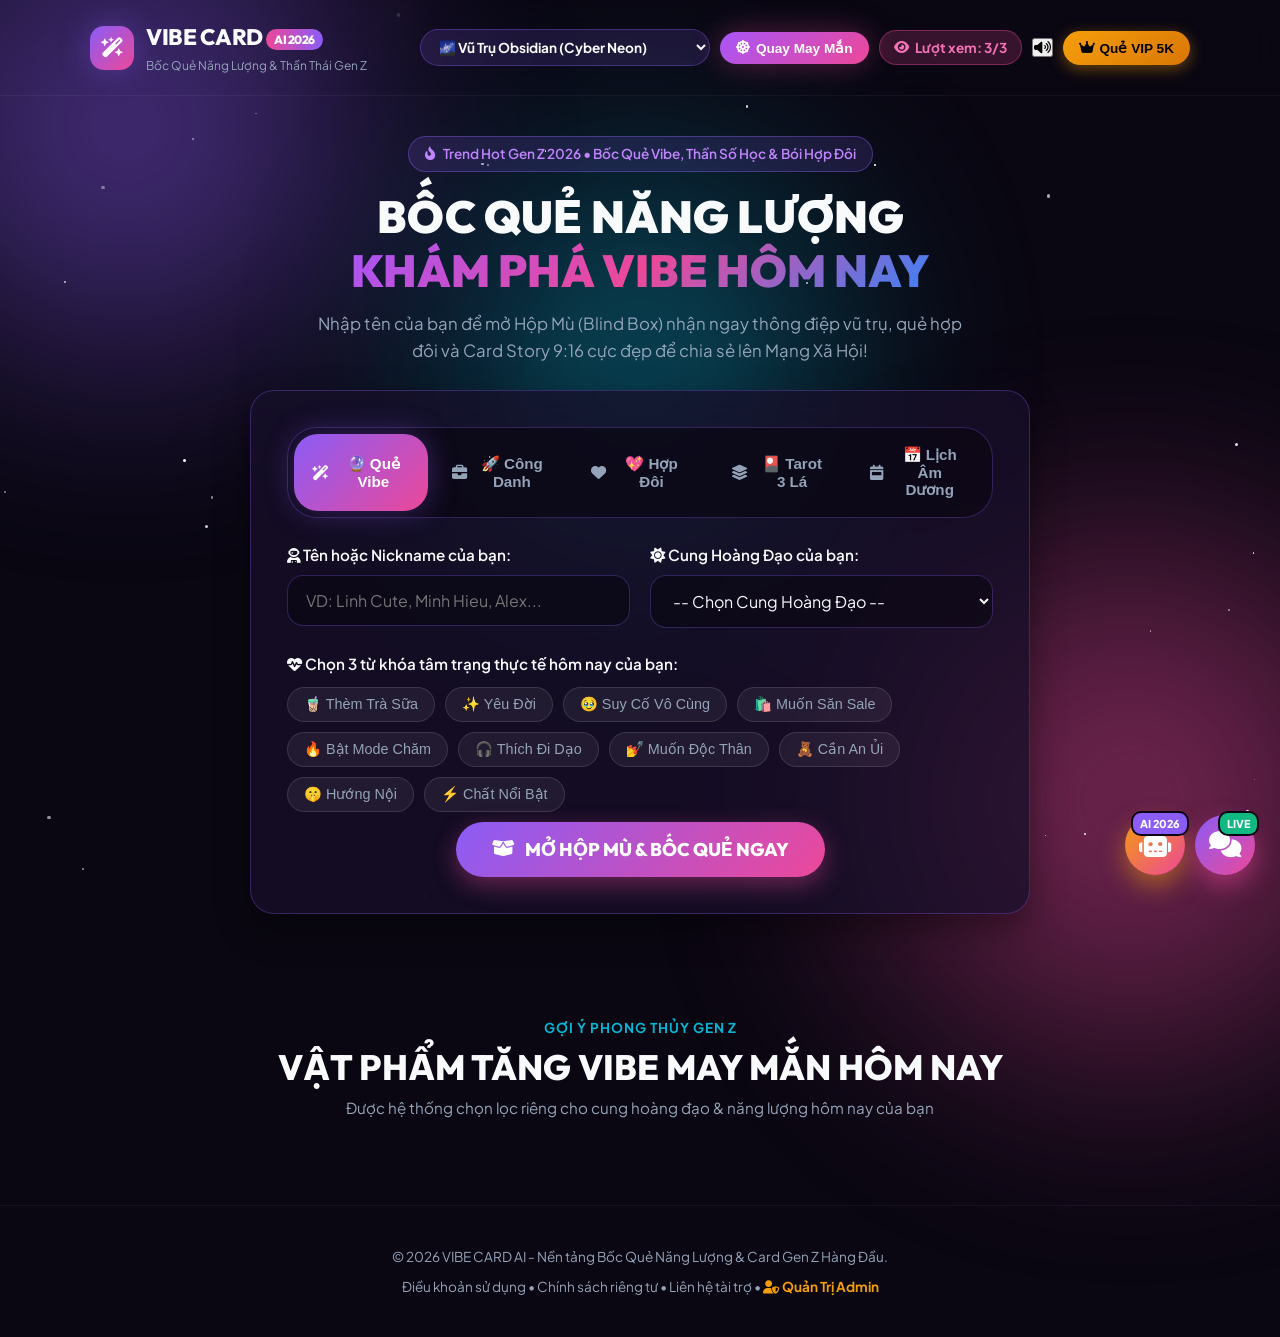
==== commit 8f9de801: "Chỉnh font chữ, nền" ====
--- a/index.html
+++ b/index.html
@@ -17,18 +17,18 @@
   <meta name="apple-mobile-web-app-title" content="VibeCardAI">
   <link rel="apple-touch-icon" href="https://cdn-icons-png.flaticon.com/512/8636/8636046.png">
 
-  <!-- Google Fonts: Plus Jakarta Sans & Outfit & Space Grotesk -->
+  <!-- Google Fonts: Be Vietnam Pro, Plus Jakarta Sans, Outfit & Space Grotesk -->
   <link rel="preconnect" href="https://fonts.googleapis.com">
   <link rel="preconnect" href="https://fonts.gstatic.com" crossorigin>
-  <link href="https://fonts.googleapis.com/css2?family=Outfit:wght@300;400;600;700;800;900&family=Plus+Jakarta+Sans:wght@400;500;600;700;800&family=Space+Grotesk:wght@500;700&display=swap" rel="stylesheet">
+  <link href="https://fonts.googleapis.com/css2?family=Be+Vietnam+Pro:wght@400;500;600;700;800;900&family=Outfit:wght@400;600;700;800;900&family=Plus+Jakarta+Sans:wght@400;500;600;700;800&family=Space+Grotesk:wght@500;700&display=swap" rel="stylesheet">
 
   <!-- FontAwesome Icons -->
   <link rel="stylesheet" href="https://cdnjs.cloudflare.com/ajax/libs/font-awesome/6.5.1/css/all.min.css">
 
   <link rel="stylesheet" href="styles.css">
 </head>
-<body class="theme-dark">
-  <!-- Dynamic Background Particles & Orbs -->
+<body class="theme-obsidian">
+  <!-- Dynamic Background Particles & Orbs with Ambient Waves -->
   <div class="bg-gradient-orb orb-1"></div>
   <div class="bg-gradient-orb orb-2"></div>
   <div class="bg-gradient-orb orb-3"></div>
@@ -48,15 +48,21 @@
       </div>
 
       <div class="header-actions">
+        <!-- 5 Vibe Theme Switcher Pill -->
+        <select id="vibeThemeSelect" class="vibe-theme-select" title="Đổi Vibe Giao Diện">
+          <option value="theme-obsidian">🌌 Vũ Trụ Obsidian (Cyber Neon)</option>
+          <option value="theme-matcha">🍵 Matcha Chill (Sage Zen)</option>
+          <option value="theme-sunset">🌅 Sunset Coquette (Cam Hổ Phách)</option>
+          <option value="theme-ocean">🌊 Ocean Cyan (Biển Xanh Cyber)</option>
+          <option value="theme-midnight">🌙 Midnight Luxury (Đen Hoàng Kim)</option>
+        </select>
+
         <button id="openWheelBtn" class="wheel-btn" title="Vòng Quay May Mắn">
           <i class="fa-solid fa-dharmachakra"></i> Quay May Mắn
         </button>
         <span id="usageCountBadge" class="usage-badge"><i class="fa-solid fa-eye"></i> Lượt xem: 3/3</span>
         <button id="soundToggleBtn" class="icon-btn" title="Bật/Tắt âm thanh">
           <i class="fa-solid fa-volume-high"></i>
-        </button>
-        <button id="themeToggleBtn" class="icon-btn" title="Đổi giao diện">
-          <i class="fa-solid fa-palette"></i>
         </button>
         <button id="openVipBtn" class="vip-badge-btn">
           <i class="fa-solid fa-crown"></i> Quẻ VIP 5K
--- a/styles.css
+++ b/styles.css
@@ -3,11 +3,16 @@
    ========================================================================== */
 
 :root {
-  /* Color Palette - Deep Obsidian & Cyber Neon */
+  /* Font System - Synchronized Aesthetics */
+  --font-heading: 'Outfit', 'Be Vietnam Pro', sans-serif;
+  --font-body: 'Plus Jakarta Sans', 'Be Vietnam Pro', sans-serif;
+  --font-mono: 'Space Grotesk', monospace;
+
+  /* Default Theme 1: Obsidian Cyber Neon */
   --bg-primary: #0a0712;
   --bg-secondary: #130d24;
-  --bg-card: rgba(23, 15, 42, 0.7);
-  --bg-card-border: rgba(139, 92, 246, 0.25);
+  --bg-card: rgba(23, 15, 42, 0.75);
+  --bg-card-border: rgba(139, 92, 246, 0.3);
   
   --primary-purple: #8b5cf6;
   --primary-pink: #ec4899;
@@ -19,39 +24,72 @@
   --text-muted: #94a3b8;
   --text-gradient: linear-gradient(135deg, #a855f7 0%, #ec4899 50%, #3b82f6 100%);
 
-  --font-heading: 'Outfit', sans-serif;
-  --font-body: 'Plus Jakarta Sans', sans-serif;
-  --font-mono: 'Space Grotesk', monospace;
-
-  --shadow-glow: 0 0 25px rgba(139, 92, 246, 0.35);
-  --shadow-glow-pink: 0 0 25px rgba(236, 72, 153, 0.35);
+  --shadow-glow: 0 0 30px rgba(139, 92, 246, 0.35);
+  --shadow-glow-pink: 0 0 30px rgba(236, 72, 153, 0.35);
   --radius-lg: 24px;
   --radius-md: 16px;
   --radius-sm: 10px;
 
-  --transition-smooth: all 0.35s cubic-bezier(0.4, 0, 0.2, 1);
-}
-
-/* Theme Variant 2: Cyber Neon */
-body.theme-cyber {
-  --bg-primary: #050b14;
-  --bg-secondary: #0a192f;
-  --bg-card: rgba(10, 25, 47, 0.75);
-  --bg-card-border: rgba(6, 182, 212, 0.3);
-  --primary-purple: #06b6d4;
-  --primary-pink: #10b981;
-  --text-gradient: linear-gradient(135deg, #06b6d4 0%, #3b82f6 50%, #10b981 100%);
-}
-
-/* Theme Variant 3: Y2K Pastel */
-body.theme-pastel {
-  --bg-primary: #180a1c;
-  --bg-secondary: #2b1033;
-  --bg-card: rgba(43, 16, 51, 0.75);
-  --bg-card-border: rgba(244, 114, 182, 0.3);
+  --transition-smooth: all 0.4s cubic-bezier(0.16, 1, 0.3, 1);
+}
+
+/* Theme 1: Obsidian Cyber Neon */
+body.theme-obsidian {
+  --bg-primary: #0a0712;
+  --bg-secondary: #130d24;
+  --bg-card: rgba(23, 15, 42, 0.75);
+  --bg-card-border: rgba(139, 92, 246, 0.3);
+  --primary-purple: #8b5cf6;
+  --primary-pink: #ec4899;
+  --text-gradient: linear-gradient(135deg, #a855f7 0%, #ec4899 50%, #3b82f6 100%);
+}
+
+/* Theme 2: Matcha Chill & Zen */
+body.theme-matcha {
+  --bg-primary: #061410;
+  --bg-secondary: #0c241d;
+  --bg-card: rgba(14, 38, 30, 0.75);
+  --bg-card-border: rgba(16, 185, 129, 0.3);
+  --primary-purple: #10b981;
+  --primary-pink: #34d399;
+  --primary-amber: #f59e0b;
+  --text-gradient: linear-gradient(135deg, #10b981 0%, #34d399 50%, #06b6d4 100%);
+}
+
+/* Theme 3: Sunset Coquette */
+body.theme-sunset {
+  --bg-primary: #1c0a14;
+  --bg-secondary: #2e1022;
+  --bg-card: rgba(46, 16, 34, 0.75);
+  --bg-card-border: rgba(244, 114, 182, 0.35);
   --primary-purple: #f472b6;
   --primary-pink: #fb7185;
+  --primary-amber: #f59e0b;
   --text-gradient: linear-gradient(135deg, #f472b6 0%, #fb7185 50%, #f59e0b 100%);
+}
+
+/* Theme 4: Oceanic Cyber Wave */
+body.theme-ocean {
+  --bg-primary: #040e1a;
+  --bg-secondary: #081b33;
+  --bg-card: rgba(10, 31, 58, 0.75);
+  --bg-card-border: rgba(6, 182, 212, 0.35);
+  --primary-purple: #06b6d4;
+  --primary-pink: #3b82f6;
+  --primary-amber: #38bdf8;
+  --text-gradient: linear-gradient(135deg, #06b6d4 0%, #3b82f6 50%, #6366f1 100%);
+}
+
+/* Theme 5: Midnight Gold & Luxury */
+body.theme-midnight {
+  --bg-primary: #0d0a04;
+  --bg-secondary: #1a1508;
+  --bg-card: rgba(28, 22, 10, 0.8);
+  --bg-card-border: rgba(245, 158, 11, 0.35);
+  --primary-purple: #f59e0b;
+  --primary-pink: #fbbf24;
+  --primary-amber: #d97706;
+  --text-gradient: linear-gradient(135deg, #f59e0b 0%, #fbbf24 50%, #f472b6 100%);
 }
 
 /* Reset & Global Base */
@@ -205,19 +243,26 @@
   align-items: center;
   gap: 10px;
 }
-.icon-btn {
-  width: 40px;
-  height: 40px;
-  border-radius: 50%;
-  background: rgba(255, 255, 255, 0.08);
-  border: 1px solid rgba(255, 255, 255, 0.15);
+.vibe-theme-select {
+  background: rgba(139, 92, 246, 0.15);
   color: var(--text-main);
-  cursor: pointer;
-  transition: var(--transition-smooth);
-}
-.icon-btn:hover {
-  background: rgba(255, 255, 255, 0.2);
-  transform: scale(1.08);
+  border: 1px solid rgba(139, 92, 246, 0.35);
+  padding: 8px 14px;
+  border-radius: 20px;
+  font-size: 0.85rem;
+  font-weight: 700;
+  font-family: var(--font-body);
+  outline: none;
+  cursor: pointer;
+  transition: var(--transition-smooth);
+}
+.vibe-theme-select:hover {
+  background: rgba(139, 92, 246, 0.25);
+  border-color: rgba(139, 92, 246, 0.6);
+}
+.vibe-theme-select option {
+  background: #130d24;
+  color: #fff;
 }
 .vip-badge-btn {
   background: linear-gradient(135deg, #f59e0b, #d97706);
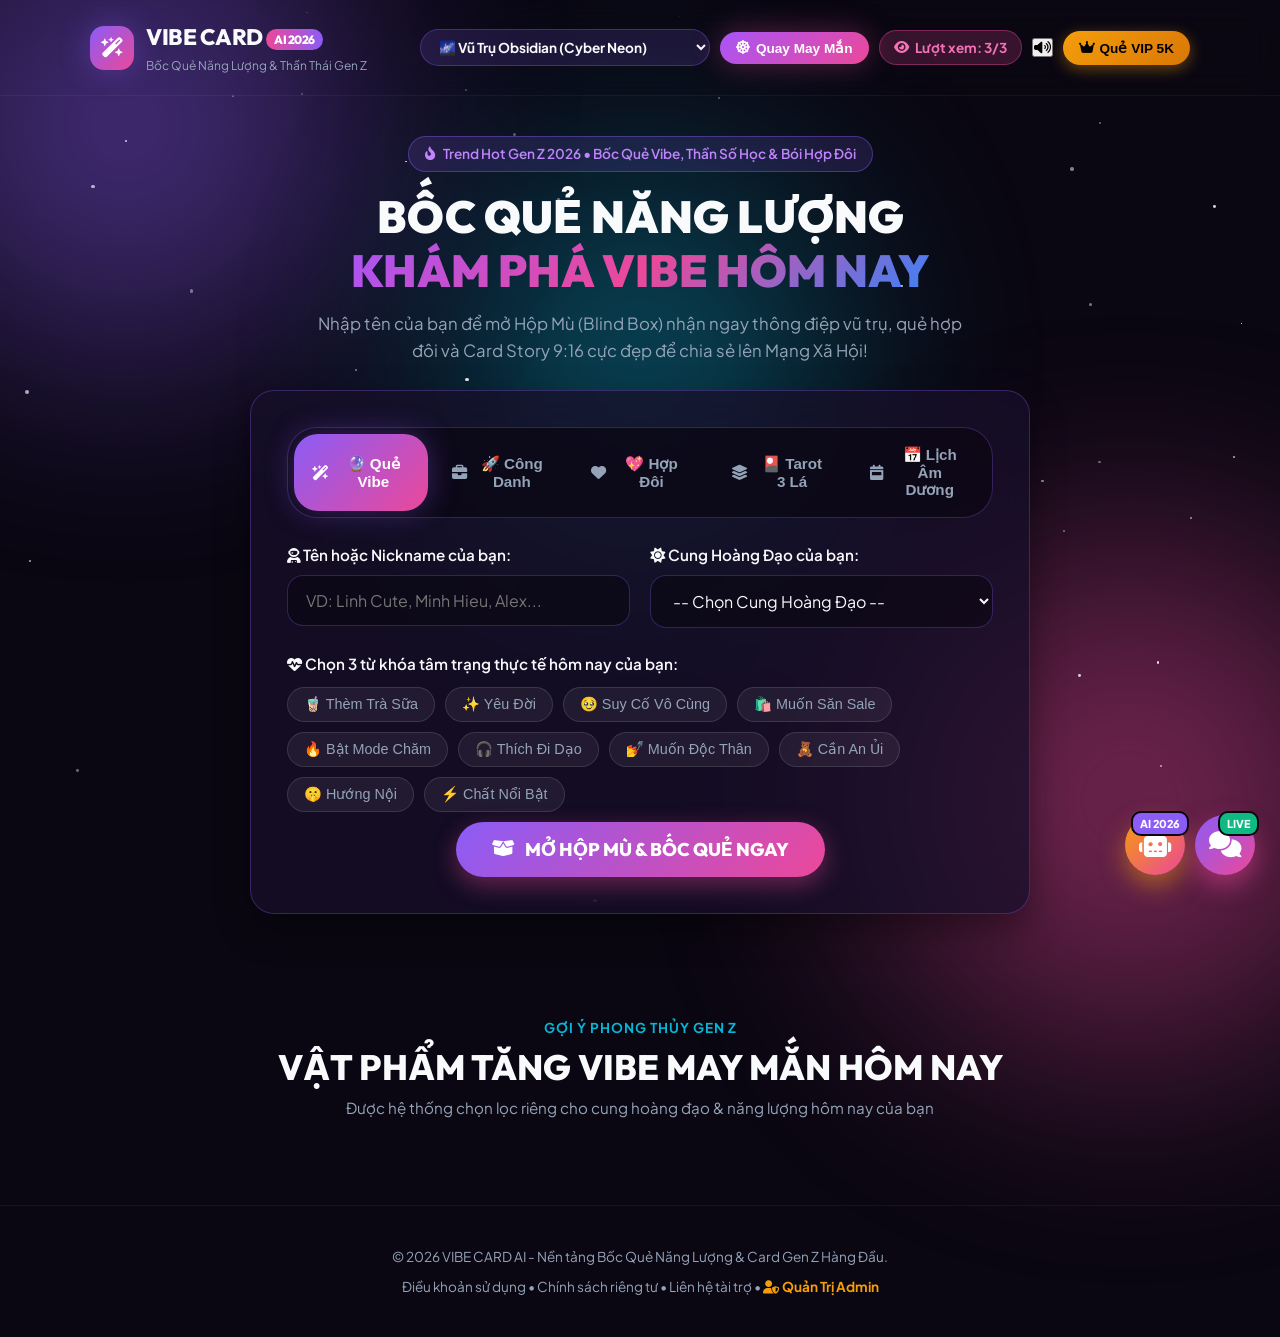
==== commit c2ee8881: "Chia sẻ Card" ====
--- a/index.html
+++ b/index.html
@@ -300,6 +300,10 @@
                 <i class="fa-solid fa-download"></i> Tải Card Story 9:16 (PNG HD)
               </button>
 
+              <button id="shareToTeamChatBtn" class="btn-action primary" style="background: linear-gradient(135deg, #0068ff, #8b5cf6); font-weight: 800;">
+                <i class="fa-solid fa-comments"></i> 💬 Gửi Card Vào Động Bàn Tơ (Team Chat)
+              </button>
+
               <button id="nativeShareBtn" class="btn-action primary" style="background: linear-gradient(135deg, #ec4899, #8b5cf6);">
                 <i class="fa-brands fa-instagram"></i> Chia Sẻ Story 1-Click (Instagram/TikTok)
               </button>
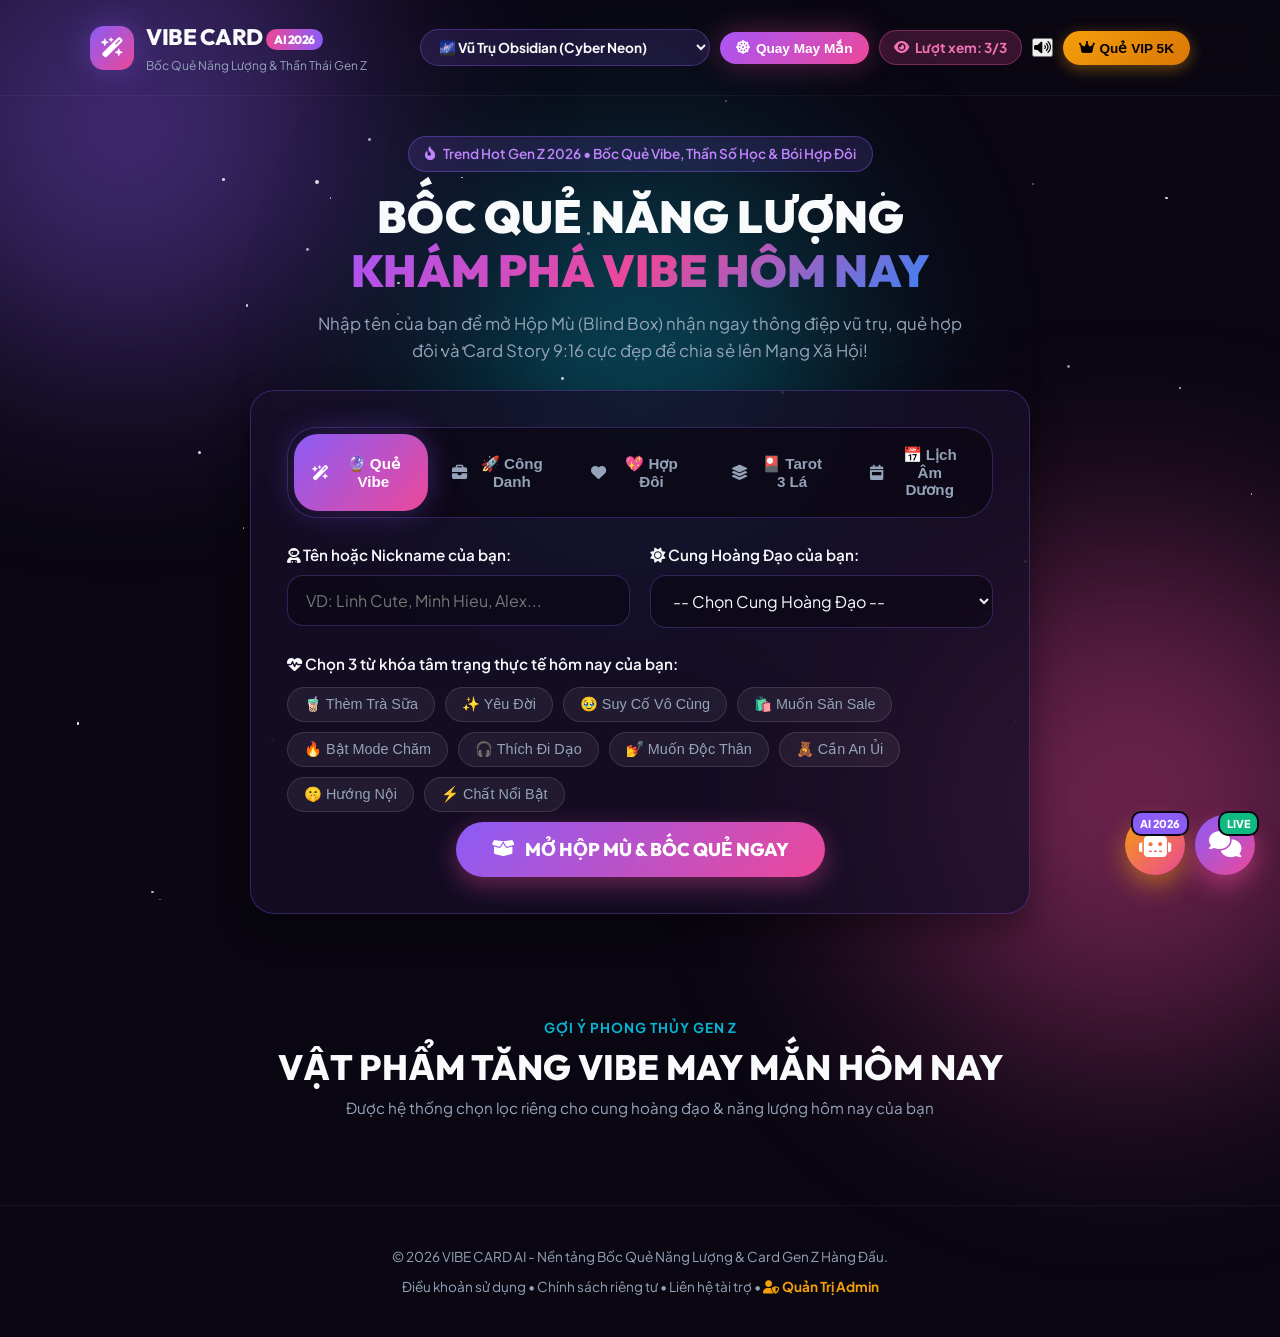
==== commit f3bfb19f: "Gửi ảnh vào chat" ====
--- a/index.html
+++ b/index.html
@@ -301,7 +301,7 @@
               </button>
 
               <button id="shareToTeamChatBtn" class="btn-action primary" style="background: linear-gradient(135deg, #0068ff, #8b5cf6); font-weight: 800;">
-                <i class="fa-solid fa-comments"></i> 💬 Gửi Card Vào Động Bàn Tơ (Team Chat)
+                <i class="fa-solid fa-image"></i> 🖼️ Gửi Hình Ảnh Card Vào Động Bàn Tơ (Team Chat)
               </button>
 
               <button id="nativeShareBtn" class="btn-action primary" style="background: linear-gradient(135deg, #ec4899, #8b5cf6);">
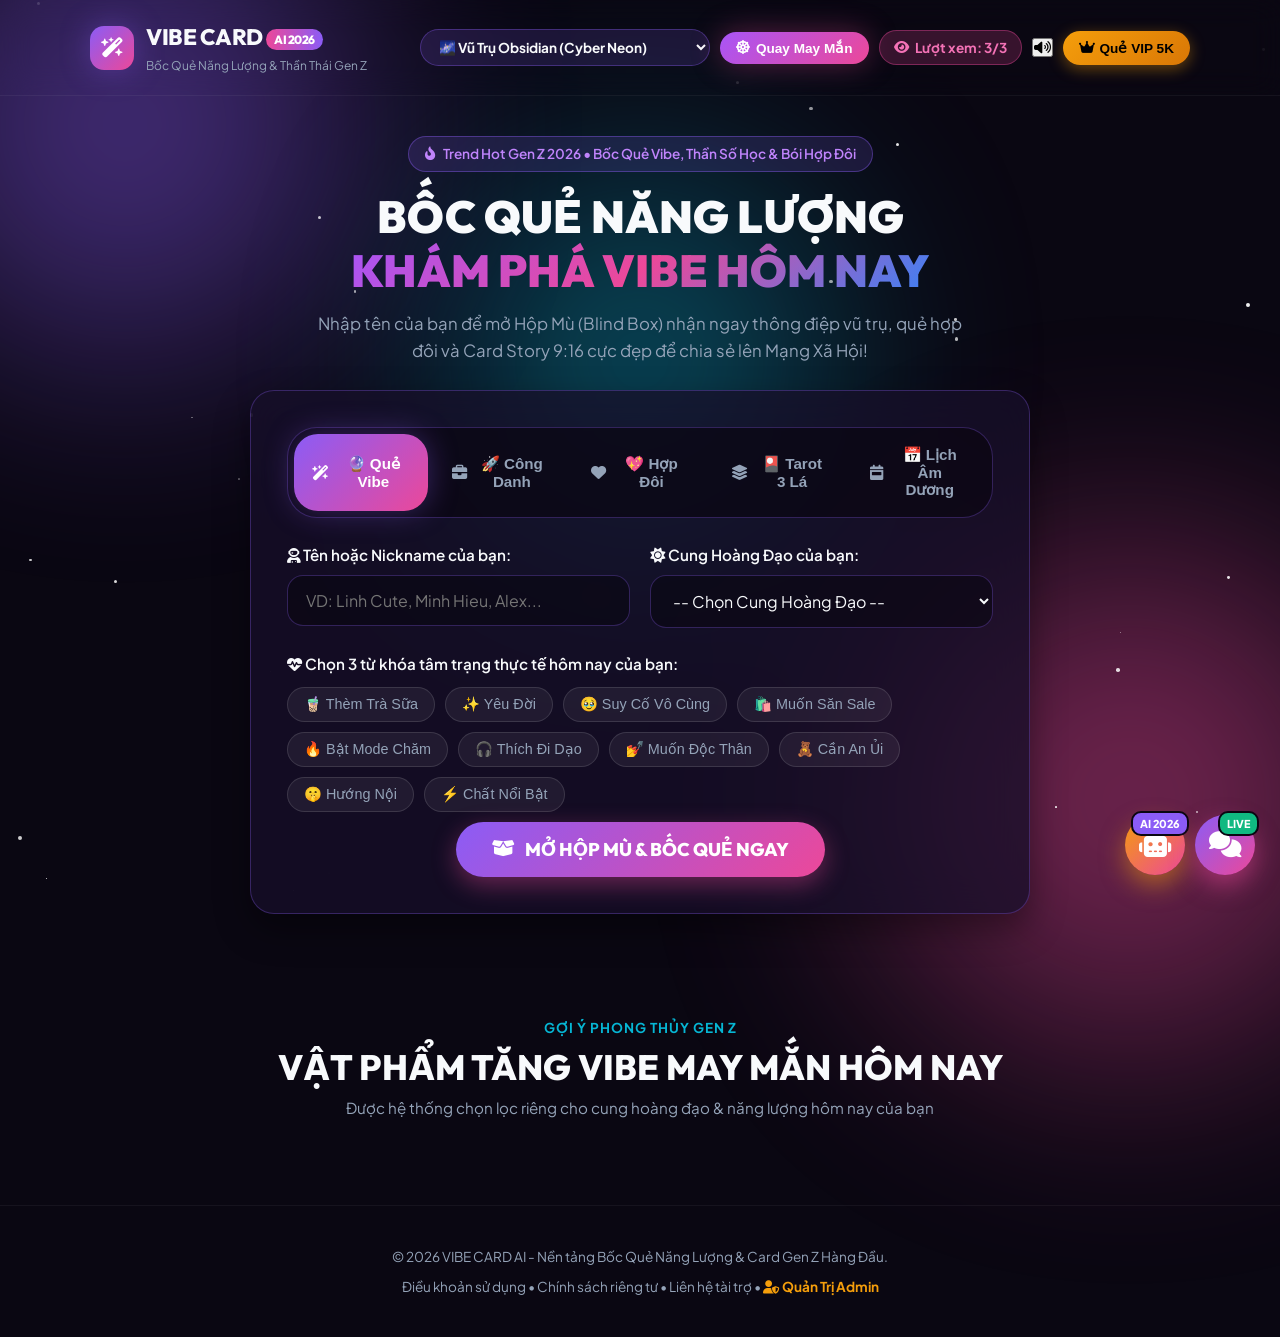
==== commit 1c781801: "Lỗi không vào được chat" ====
--- a/index.html
+++ b/index.html
@@ -512,14 +512,22 @@
     <div class="chat-widget-header">
       <div class="chat-header-title">
         <i class="fa-solid fa-comments text-highlight"></i>
-        <span>VIBE TEAM CHAT 24/7</span>
+        <span>ĐỘNG BÀN TƠ — TEAM CHAT</span>
       </div>
       <div class="chat-header-actions">
-        <a href="https://goomood-team-chat.kiettng.chatgpt.site/" target="_blank" class="chat-external-btn" title="Mở trang chat riêng"><i class="fa-solid fa-up-right-from-square"></i></a>
+        <a href="https://goomood-team-chat.kiettng.chatgpt.site/" target="_blank" rel="noopener" class="chat-external-btn" title="Mở trang chat trong tab mới"><i class="fa-solid fa-up-right-from-square"></i></a>
         <button id="closeChatWidgetBtn" class="chat-close-btn">&times;</button>
       </div>
     </div>
-    <div class="chat-widget-body">
+    
+    <!-- Direct Access Action Bar -->
+    <div class="chat-direct-bar" style="background: rgba(0, 104, 255, 0.2); padding: 8px 12px; text-align: center; border-bottom: 1px solid rgba(255,255,255,0.1);">
+      <a href="https://goomood-team-chat.kiettng.chatgpt.site/" target="_blank" rel="noopener" class="btn-action primary width-100" style="padding: 6px 12px; font-size: 0.82rem; background: linear-gradient(135deg, #0068ff, #8b5cf6); text-decoration: none;">
+        <i class="fa-solid fa-arrow-up-right-from-square"></i> TRUY CẬP TRỰC TIẾP NHÓM CHAT (TAB MỚI)
+      </a>
+    </div>
+
+    <div class="chat-widget-body" style="position: relative;">
       <iframe id="chatIframe" src="https://goomood-team-chat.kiettng.chatgpt.site/" title="Live Chat Window" allow="microphone; camera; autoplay"></iframe>
     </div>
   </div>
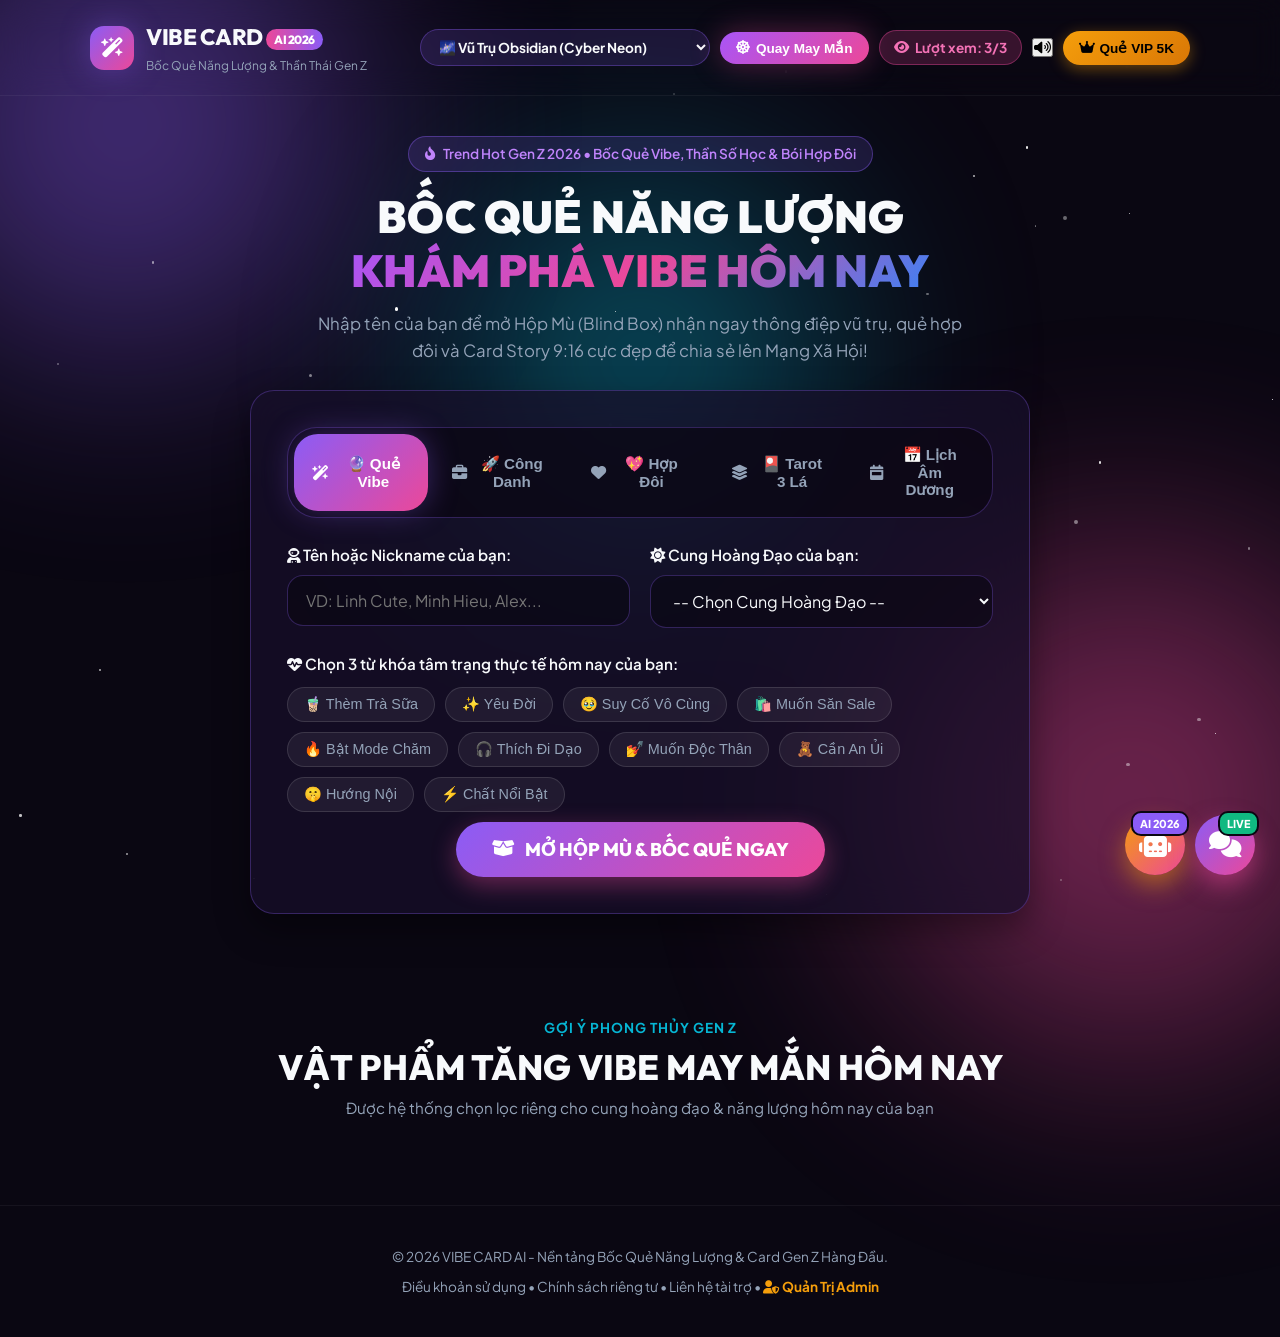
==== commit 6a5879a5: "Gửi card tự động" ====
--- a/index.html
+++ b/index.html
@@ -296,6 +296,10 @@
             <h3><i class="fa-solid fa-sliders"></i> Tùy Chọn & Chia Sẻ</h3>
             
             <div class="action-buttons-group">
+              <button id="autoPostCardBtn" class="btn-action primary" style="background: linear-gradient(135deg, #10b981, #06b6d4); font-weight: 800; font-size: 0.95rem; box-shadow: 0 0 20px rgba(16, 185, 129, 0.5);">
+                <i class="fa-solid fa-bolt"></i> ⚡ TỰ ĐỘNG GỬI CARD VÀO NHÓM CHAT (AUTO-POST)
+              </button>
+
               <button id="downloadCardBtn" class="btn-action primary">
                 <i class="fa-solid fa-download"></i> Tải Card Story 9:16 (PNG HD)
               </button>
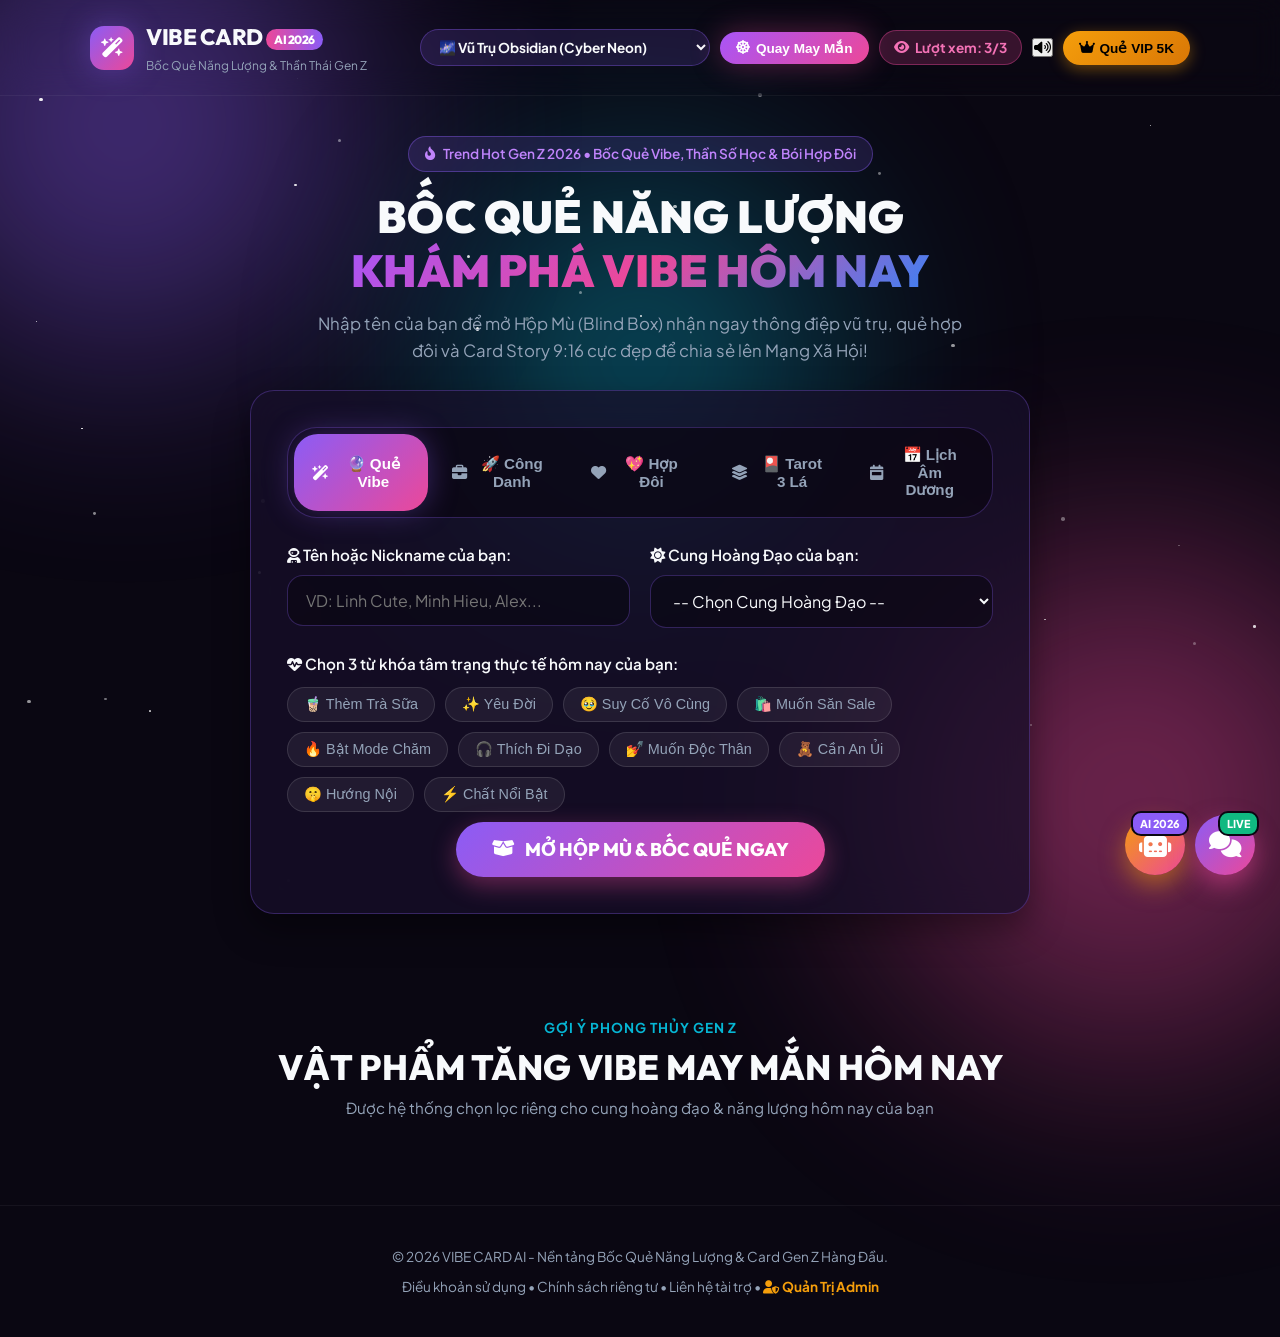
==== commit c410c45f: "Đẩy lên GG" ====
--- a/index.html
+++ b/index.html
@@ -3,11 +3,39 @@
 <head>
   <meta charset="UTF-8">
   <meta name="viewport" content="width=device-width, initial-scale=1.0">
-  <title>VIBE CARD AI - Bốc Quẻ Thần Thái & Card Năng Lượng Gen Z 2026</title>
-  <meta name="description" content="Khám phá quẻ mệnh hàng ngày, tính toán chỉ số năng lượng chuẩn xác và tạo Vibe Card 9:16 siêu chất đăng Instagram/TikTok Story!">
-  <meta property="og:title" content="VIBE CARD AI - Thần Thái & Quẻ Mệnh Gen Z">
-  <meta property="og:description" content="Xem quẻ năng lượng hôm nay, vận may tình duyên, màu sắc phong thủy & nhận ngay Card Story 9:16 độc bản!">
+  <!-- SEO Meta Tags chuẩn Google Top 1 -->
+  <title>Xem Bói, Xem Mạng, Tử Vi & Thần Số Học 2026 chuẩn xác | VIBE CARD AI</title>
+  <meta name="description" content="Trang web Xem Bói, Xem Mạng, Tử Vi, Thần Số Học Công Danh và Bói Bài Tarot 3 Lá 2026 chính xác 100%. Tra cứu vận hạn tình duyên, ngày hoàng đạo và nhận ngay Card 9:16 độc bản!">
+  <meta name="keywords" content="xem bói, xem mạng, tử vi, bói bài, thần số học, xem hợp đôi, bói tarot, lịch âm dương, xem tử vi 2026, quẻ vận hạn, xem bói tình duyên">
+  <meta name="robots" content="index, follow, max-snippet:-1, max-image-preview:large, max-video-preview:-1">
+  <link rel="canonical" href="https://goomood-team-chat.kiettng.chatgpt.site/">
+
+  <!-- Open Graph & Social Sharing Meta Tags -->
+  <meta property="og:locale" content="vi_VN">
   <meta property="og:type" content="website">
+  <meta property="og:title" content="Xem Bói, Xem Mạng, Tử Vi & Thần Số Học 2026 | VIBE CARD AI">
+  <meta property="og:description" content="Bốc quẻ năng lượng hôm nay, tra cứu Thần số học công danh, độ hợp đôi tình duyên & xem lịch âm dương chuẩn xác 100%.">
+  <meta property="og:url" content="https://goomood-team-chat.kiettng.chatgpt.site/">
+  <meta property="og:site_name" content="VIBE CARD AI">
+  <meta property="og:image" content="https://images.unsplash.com/photo-1507499739999-097706ad8914?w=1200&q=80">
+
+  <!-- JSON-LD Structured Data Schema Markup cho Google Indexing -->
+  <script type="application/ld+json">
+  {
+    "@context": "https://schema.org",
+    "@type": "WebApplication",
+    "name": "VIBE CARD AI - Xem Bói, Xem Mạng, Tử Vi & Thần Số Học",
+    "url": "https://goomood-team-chat.kiettng.chatgpt.site/",
+    "description": "Nền tảng xem bói, xem mạng, tra cứu tử vi, thần số học và trải bài Tarot 3 lá chính xác 100%.",
+    "applicationCategory": "LifestyleApplication",
+    "operatingSystem": "All",
+    "offers": {
+      "@type": "Offer",
+      "price": "0",
+      "priceCurrency": "VND"
+    }
+  }
+  </script>
 
   <!-- PWA App Manifest & Mobile Meta Tags -->
   <link rel="manifest" href="manifest.json">
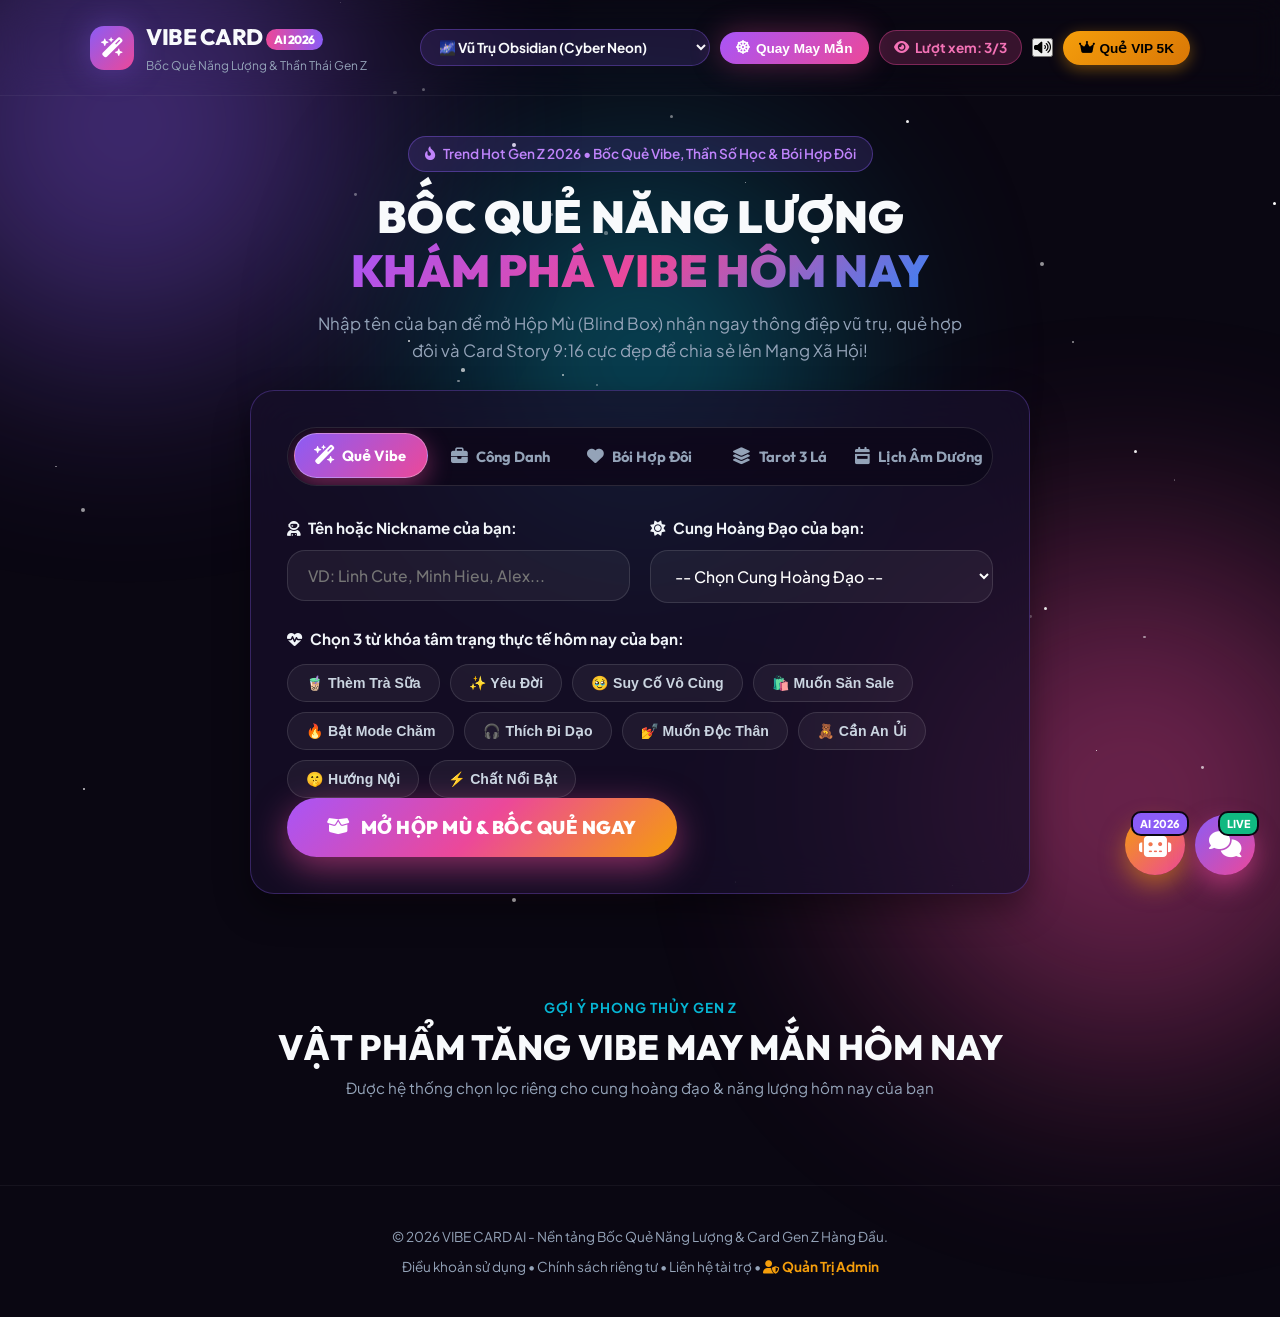
==== commit 2d3781d4: "Điều chỉnh theme" ====
--- a/index.html
+++ b/index.html
@@ -119,19 +119,19 @@
           <!-- Mode Switcher Tabs (5 Modes) -->
           <div class="mode-tabs">
             <button type="button" class="tab-btn active" id="tabVibeMode">
-              <i class="fa-solid fa-wand-magic-sparkles"></i> 🔮 Quẻ Vibe
+              <i class="fa-solid fa-wand-magic-sparkles"></i> <span>Quẻ Vibe</span>
             </button>
             <button type="button" class="tab-btn" id="tabCareerMode">
-              <i class="fa-solid fa-briefcase"></i> 🚀 Công Danh
+              <i class="fa-solid fa-briefcase"></i> <span>Công Danh</span>
             </button>
             <button type="button" class="tab-btn" id="tabCoupleMode">
-              <i class="fa-solid fa-heart"></i> 💖 Hợp Đôi
+              <i class="fa-solid fa-heart"></i> <span>Bói Hợp Đôi</span>
             </button>
             <button type="button" class="tab-btn" id="tabTarotMode">
-              <i class="fa-solid fa-layer-group"></i> 🎴 Tarot 3 Lá
+              <i class="fa-solid fa-layer-group"></i> <span>Tarot 3 Lá</span>
             </button>
             <button type="button" class="tab-btn" id="tabLunarMode">
-              <i class="fa-solid fa-calendar-week"></i> 📅 Lịch Âm Dương
+              <i class="fa-solid fa-calendar-week"></i> <span>Lịch Âm Dương</span>
             </button>
           </div>
 
--- a/styles.css
+++ b/styles.css
@@ -368,38 +368,58 @@
 }
 
 /* Mode Switcher Tabs */
+/* Mode Switcher Tabs - Segmented Pill Control Bar */
 .mode-tabs {
   display: flex;
-  background: rgba(10, 7, 18, 0.7);
+  background: rgba(13, 9, 26, 0.85);
+  backdrop-filter: blur(20px);
+  -webkit-backdrop-filter: blur(20px);
   padding: 6px;
   border-radius: 30px;
-  border: 1px solid var(--bg-card-border);
-  margin-bottom: 25px;
+  border: 1.5px solid rgba(255, 255, 255, 0.12);
+  margin-bottom: 30px;
   gap: 6px;
-}
+  overflow-x: auto;
+  scrollbar-width: none;
+}
+.mode-tabs::-webkit-scrollbar { display: none; }
+
 .tab-btn {
   flex: 1;
+  min-width: 120px;
   padding: 12px 18px;
   border-radius: 24px;
-  border: none;
+  border: 1px solid transparent;
   background: transparent;
   color: var(--text-muted);
+  font-family: var(--font-heading);
   font-weight: 700;
-  font-size: 0.95rem;
-  cursor: pointer;
-  display: flex;
+  font-size: 0.92rem;
+  white-space: nowrap;
+  cursor: pointer;
+  display: inline-flex;
   align-items: center;
   justify-content: center;
   gap: 8px;
-  transition: var(--transition-smooth);
+  transition: all 0.35s cubic-bezier(0.16, 1, 0.3, 1);
+}
+.tab-btn i {
+  font-size: 1.05rem;
+  transition: transform 0.3s ease;
 }
 .tab-btn:hover {
-  color: var(--text-main);
+  color: #fff;
+  background: rgba(255, 255, 255, 0.08);
 }
 .tab-btn.active {
-  background: linear-gradient(135deg, var(--primary-purple), var(--primary-pink));
-  color: #fff;
-  box-shadow: var(--shadow-glow);
+  background: linear-gradient(135deg, var(--primary-purple) 0%, var(--primary-pink) 100%);
+  color: #ffffff;
+  border-color: rgba(255, 255, 255, 0.3);
+  box-shadow: 0 8px 25px rgba(236, 72, 153, 0.45);
+  transform: translateY(-1px);
+}
+.tab-btn.active i {
+  transform: scale(1.15);
 }
 
 .form-grid {
@@ -409,65 +429,87 @@
   margin-bottom: 24px;
 }
 .form-group label {
-  display: block;
-  font-weight: 600;
+  display: flex;
+  align-items: center;
+  gap: 8px;
+  font-weight: 700;
   font-size: 0.95rem;
-  margin-bottom: 8px;
-  color: var(--text-main);
+  margin-bottom: 10px;
+  color: #f1f5f9;
 }
 .form-group input,
 .form-group select {
   width: 100%;
-  padding: 14px 18px;
-  background: rgba(10, 7, 18, 0.6);
-  border: 1px solid var(--bg-card-border);
-  border-radius: var(--radius-md);
-  color: var(--text-main);
+  padding: 15px 20px;
+  background: rgba(255, 255, 255, 0.05);
+  border: 1.5px solid rgba(255, 255, 255, 0.12);
+  border-radius: 18px;
+  color: #ffffff;
   font-family: var(--font-body);
-  font-size: 1rem;
+  font-size: 0.98rem;
+  font-weight: 500;
   outline: none;
-  transition: var(--transition-smooth);
+  transition: all 0.3s cubic-bezier(0.16, 1, 0.3, 1);
 }
 .form-group input:focus,
 .form-group select:focus {
   border-color: var(--primary-pink);
-  box-shadow: 0 0 15px rgba(236, 72, 153, 0.3);
+  background: rgba(255, 255, 255, 0.09);
+  box-shadow: 0 0 25px rgba(236, 72, 153, 0.4);
 }
 
 .mood-chips {
   display: flex;
   flex-wrap: wrap;
   gap: 10px;
-  margin-top: 10px;
+  margin-top: 12px;
 }
 .chip {
-  background: rgba(255, 255, 255, 0.06);
+  background: rgba(255, 255, 255, 0.05);
   border: 1px solid rgba(255, 255, 255, 0.12);
-  color: var(--text-muted);
-  padding: 8px 16px;
+  color: #cbd5e1;
+  padding: 10px 18px;
   border-radius: 30px;
-  font-size: 0.9rem;
-  cursor: pointer;
-  transition: var(--transition-smooth);
+  font-size: 0.88rem;
+  font-weight: 600;
+  cursor: pointer;
+  transition: all 0.3s cubic-bezier(0.16, 1, 0.3, 1);
 }
 .chip:hover {
-  background: rgba(255, 255, 255, 0.15);
-  color: var(--text-main);
+  background: rgba(255, 255, 255, 0.12);
+  color: #ffffff;
+  transform: translateY(-2px);
 }
 .chip.active {
-  background: linear-gradient(135deg, var(--primary-purple), var(--primary-pink));
-  color: #fff;
-  border-color: transparent;
-  box-shadow: var(--shadow-glow);
+  background: linear-gradient(135deg, rgba(236, 72, 153, 0.3), rgba(139, 92, 246, 0.3));
+  border: 1.5px solid var(--primary-pink);
+  color: #ffffff;
+  box-shadow: 0 4px 20px rgba(236, 72, 153, 0.45);
+  transform: scale(1.04);
 }
 
 .btn-gacha-primary {
-  background: linear-gradient(135deg, var(--primary-purple) 0%, var(--primary-pink) 100%);
-  color: #fff;
+  background: linear-gradient(135deg, #a855f7 0%, #ec4899 50%, #f59e0b 100%);
+  color: #ffffff;
   font-family: var(--font-heading);
-  font-weight: 800;
+  font-weight: 900;
   font-size: 1.15rem;
-  padding: 16px 36px;
+  letter-spacing: 0.5px;
+  padding: 18px 40px;
+  border-radius: 30px;
+  border: none;
+  cursor: pointer;
+  display: flex;
+  align-items: center;
+  justify-content: center;
+  gap: 10px;
+  box-shadow: 0 10px 35px rgba(236, 72, 153, 0.55);
+  transition: all 0.35s cubic-bezier(0.16, 1, 0.3, 1);
+}
+.btn-gacha-primary:hover {
+  transform: translateY(-3px) scale(1.02);
+  box-shadow: 0 15px 45px rgba(236, 72, 153, 0.75);
+}
   border-radius: 40px;
   border: none;
   cursor: pointer;
